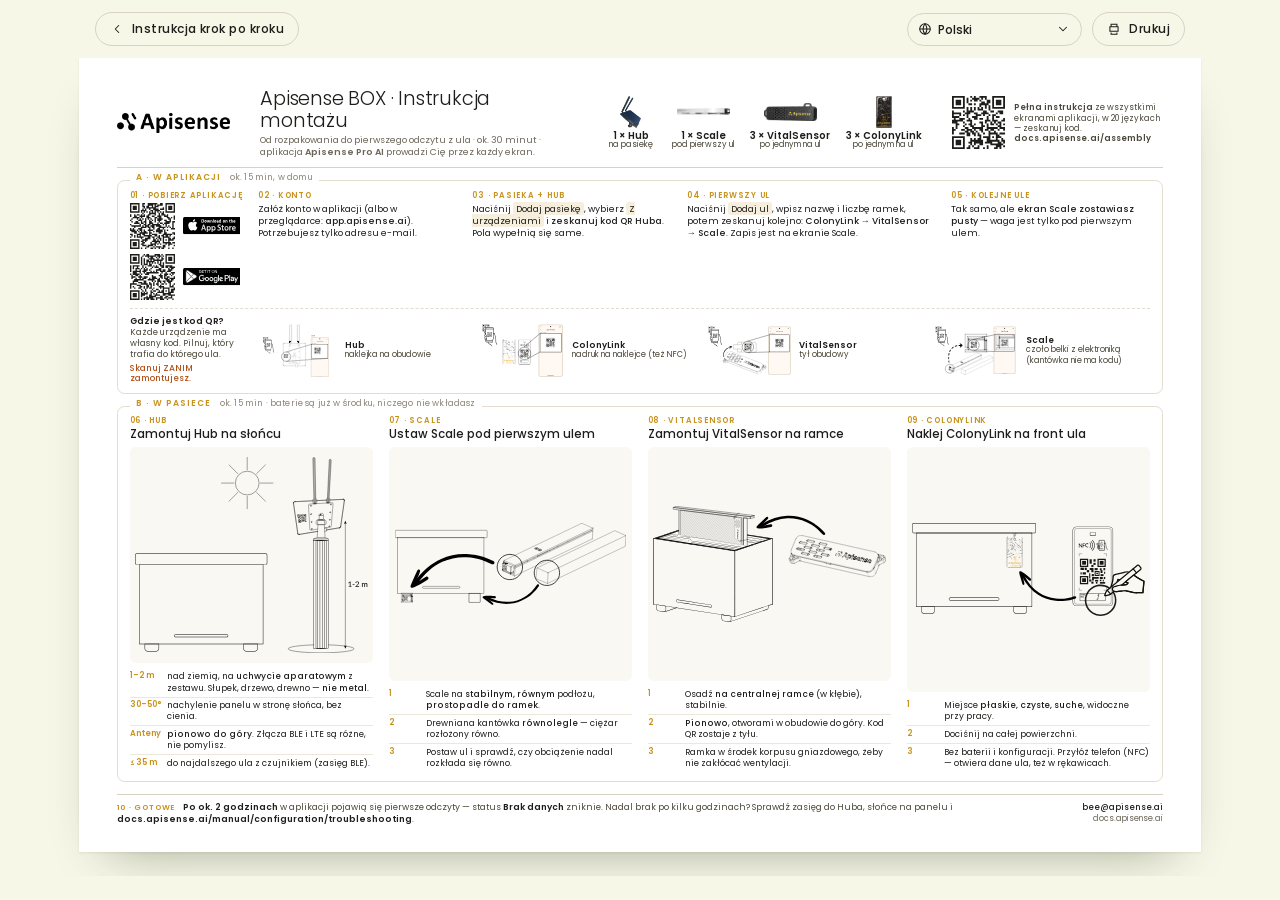
==== docs/assembly/short/index.html @ fcdae0cd "feat(assembly): instrukcja skrócona — jeden arkusz A4 do pudełka, 20 locale Wkładka drukowana do Api" ====
<!doctype html>
<html lang="pl" data-lang="pl" dir="ltr">
<head>
<meta charset="utf-8">
<meta name="viewport" content="width=device-width, initial-scale=1">
<title>Apisense BOX — Instrukcja skrócona</title>
<meta name="description" content="Jednostronicowa instrukcja montażu zestawu Apisense BOX — wersja do druku, 20 języków.">
<meta name="robots" content="noindex">
<link rel="icon" href="data:image/svg+xml,%3Csvg xmlns='http://www.w3.org/2000/svg' viewBox='0 0 32 32'%3E%3Crect width='32' height='32' rx='7' fill='%2321290e'/%3E%3Ccircle cx='11' cy='11' r='3.4' fill='%23d5bb51'/%3E%3Ccircle cx='21' cy='21' r='3.4' fill='%23d5bb51'/%3E%3Cpath d='M9 21 23 9' stroke='%23d5bb51' stroke-width='2.6' stroke-linecap='round'/%3E%3C/svg%3E">
<link rel="preconnect" href="https://fonts.googleapis.com">
<link rel="preconnect" href="https://fonts.gstatic.com" crossorigin>
<!-- Same three families as ../index.html, for the same reasons (dev-docs/adr/0003):
     Poppins has no Greek and no Arabic, so `el` falls through to Noto Sans and
     `ar` to Cairo. -->
<link href="https://fonts.googleapis.com/css2?family=Poppins:wght@300;400;500;600&display=swap" rel="stylesheet">
<link href="https://fonts.googleapis.com/css2?family=Noto+Sans:wght@300;400;500;600&display=swap" rel="stylesheet">
<link href="https://fonts.googleapis.com/css2?family=Cairo:wght@300;400;500;600&display=swap" rel="stylesheet">
<script>
  (function () {
    /* Locale, settled before first paint. Priority: ?lang= in the URL (the deck's
       button links here with the reader's current locale), then the key the deck
       stores — same origin, so a reader who switched language over there lands
       here in that language. No navigator.language fallback: tools/build_short_pdf.py
       presets data-lang on <html> and headless Chrome always reports en-US. */
    window.APISENSE_RTL = ['ar'];
    var KNOWN = ['pl', 'en', 'de', 'fr', 'es', 'it', 'no', 'tr', 'cs', 'sk', 'hu', 'hr', 'ro', 'fi', 'nl', 'sv', 'da', 'pt', 'el', 'ar'];
    var q = new URLSearchParams(location.search).get('lang');
    var l = KNOWN.indexOf(q) > -1 ? q : localStorage.getItem('apisense-asm-lang');
    if (KNOWN.indexOf(l) > -1) {
      document.documentElement.setAttribute('data-lang', l);
      document.documentElement.lang = l;
      document.documentElement.dir = APISENSE_RTL.indexOf(l) > -1 ? 'rtl' : 'ltr';
    }
  })();
</script>
<style>
/* Apisense BOX — quick guide. One A4 landscape sheet, printed as-is.
   Every size inside .sheet is in em so a long locale can be shrunk as a whole
   (see the [data-lang] overrides at the end) without touching the layout. */
:root {
  --paper: #f6f7e7; --ink: #1d1d1b; --ink-2: #4a4639; --ink-3: #6b6659; --ink-4: #8a8474;
  --rule: #d9d2c3; --rule-2: #e3ddcf; --rule-3: #ece7db;
  --amber-deep: #c8931c; --amber-soft: #f6efdd; --plate: #faf8f3; --warn: #b1521a;
}
* { box-sizing: border-box; }
html { -webkit-text-size-adjust: 100%; }
body { margin: 0; background: var(--paper); color: var(--ink);
  font-family: Poppins, 'Noto Sans', Cairo, 'Segoe UI', sans-serif; }
[data-lang="pl"] [lang]:not([lang="pl"]),
[data-lang="en"] [lang]:not([lang="en"]),
[data-lang="de"] [lang]:not([lang="de"]),
[data-lang="fr"] [lang]:not([lang="fr"]),
[data-lang="es"] [lang]:not([lang="es"]),
[data-lang="it"] [lang]:not([lang="it"]),
[data-lang="no"] [lang]:not([lang="no"]),
[data-lang="tr"] [lang]:not([lang="tr"]),
[data-lang="cs"] [lang]:not([lang="cs"]),
[data-lang="sk"] [lang]:not([lang="sk"]),
[data-lang="hu"] [lang]:not([lang="hu"]),
[data-lang="hr"] [lang]:not([lang="hr"]),
[data-lang="ro"] [lang]:not([lang="ro"]),
[data-lang="fi"] [lang]:not([lang="fi"]),
[data-lang="nl"] [lang]:not([lang="nl"]),
[data-lang="sv"] [lang]:not([lang="sv"]),
[data-lang="da"] [lang]:not([lang="da"]),
[data-lang="pt"] [lang]:not([lang="pt"]),
[data-lang="el"] [lang]:not([lang="el"]),
[data-lang="ar"] [lang]:not([lang="ar"]) { display: none; }

/* ── chrome (screen only) ─────────────────────────────────────── */
.bar { display: flex; align-items: center; gap: 10px; flex-wrap: wrap; padding: 12px 16px;
  max-width: 297mm; margin: 0 auto; }
.bar .grow { flex: 1; }
.btn { font: inherit; font-size: 12px; font-weight: 500; letter-spacing: .04em; color: var(--ink);
  background: transparent; border: 1px solid var(--rule); border-radius: 999px; padding: 7px 14px;
  cursor: pointer; display: inline-flex; align-items: center; gap: 8px; text-decoration: none; }
.btn:hover { border-color: var(--ink); background: var(--amber-soft); }
.btn svg { width: 14px; height: 14px; fill: none; stroke: currentColor; stroke-width: 1.8; }
.lang-select { position: relative; padding-block: 5px; padding-inline: 10px 11px; gap: 6px; }
.lang-select select { font: inherit; font-size: 12px; font-weight: 500; color: var(--ink);
  background: transparent; border: 0; padding: 2px 0; cursor: pointer; appearance: none; }
.lang-select option { color: #21290e; background: #fff; }

/* ── the sheet ─────────────────────────────────────────────────── */
.stage { padding: 0 16px 24px; overflow-x: auto; }
.sheet { width: 297mm; height: 210mm; margin: 0 auto; background: #fff; color: var(--ink);
  box-shadow: 0 1px 2px rgba(33,41,14,.08), 0 24px 50px -30px rgba(33,41,14,.45);
  font-size: 6.8pt; line-height: 1.3; transform-origin: top left; }
.page { width: 297mm; height: 210mm; padding: 8mm 10mm 7mm; display: grid;
  grid-template-rows: auto auto 1fr auto; row-gap: 3.2mm; overflow: hidden; }
b { font-weight: 600; }
em { font-style: normal; background: var(--amber-soft); padding: 0 .8mm; border-radius: .6mm; }

.hd { display: grid; grid-template-columns: auto 1fr auto auto; align-items: center; column-gap: 8mm;
  border-bottom: .5pt solid var(--rule); padding-bottom: 2.5mm; }
.hd .logo { width: 30mm; height: auto; }
.hd h1 { font-size: 2.143em; font-weight: 300; margin: 0; letter-spacing: -.01em; line-height: 1.1; }
.hd h1 b { font-weight: 500; }
.hd .sub { font-size: 1em; color: var(--ink-3); margin-top: .8mm; }
.kit { display: flex; gap: 4mm; align-items: center; }
.kit > div { text-align: center; font-size: .886em; color: var(--ink-2); line-height: 1.1; }
.kit img { height: 8.5mm; width: 14mm; display: block; margin: 0 auto .8mm; object-fit: contain; }
.kit b { display: block; font-size: 1.21em; color: var(--ink); }
.full { display: flex; align-items: center; gap: 2.5mm; font-size: .914em; color: var(--ink-2);
  line-height: 1.25; max-width: 56mm; }
.full .qr { width: 14mm; height: 14mm; flex: none; }
.full > div { min-width: 0; }
.hd > div:nth-child(2) { min-width: 0; }

.band { border: .5pt solid var(--rule-2); border-radius: 2mm; padding: 2.6mm 3.2mm 2.4mm; position: relative; }
.band > h2 { position: absolute; top: -2.4mm; inset-inline-start: 3.2mm; background: #fff; padding: 0 1.6mm;
  margin: 0; font-size: .943em; font-weight: 600; letter-spacing: .12em; text-transform: uppercase;
  color: var(--amber-deep); white-space: nowrap; }
.band > h2 small { font-weight: 400; letter-spacing: .02em; text-transform: none; color: var(--ink-4);
  margin-inline-start: 1.5mm; font-size: 1em; }

.app { display: grid; grid-template-columns: auto 1fr 1fr 1.25fr 1fr; column-gap: 4mm; align-items: start; }
.step { font-size: 1em; line-height: 1.3; }
.step .n { font-size: .857em; font-weight: 600; color: var(--amber-deep); letter-spacing: .1em;
  display: block; margin-bottom: .6mm; text-transform: uppercase; }
.step b { font-weight: 500; }
.store { display: flex; align-items: center; gap: 2mm; margin-bottom: 1.5mm; }
.store:last-child { margin-bottom: 0; }
.store .q { width: 12mm; height: 12mm; }
.store .b { height: 5.2mm; }

.qrrow { display: grid; grid-template-columns: auto repeat(4, 1fr); column-gap: 3mm; align-items: center;
  margin-top: 2.2mm; padding-top: 2mm; border-top: .4pt dashed var(--rule-2); }
.qrrow .lab { font-size: .943em; line-height: 1.25; color: var(--ink-2); width: 30mm; }
.qrrow .lab b { display: block; color: var(--ink); font-weight: 600; font-size: 1.03em; }
.qrrow .lab .warn { display: block; margin-top: .8mm; color: var(--warn); font-weight: 500; }
.qrc { display: flex; gap: 2mm; align-items: center; font-size: .886em; line-height: 1.25; color: var(--ink-2); }
.qrc img { height: 14mm; width: 22mm; object-fit: contain; flex: none; }
.qrc b { display: block; font-weight: 600; color: var(--ink); font-size: 1.065em; }

.mount { display: grid; grid-template-columns: repeat(4, 1fr); column-gap: 4mm; height: 100%; }
.col { display: grid; grid-template-rows: auto 1fr auto; row-gap: 1.5mm; min-height: 0; }
.col h3 { margin: 0; font-size: 1.286em; font-weight: 500; line-height: 1.15; }
.col h3 .n { display: block; font-size: .667em; font-weight: 600; letter-spacing: .1em; color: var(--amber-deep);
  margin-bottom: .6mm; text-transform: uppercase; }
.col figure { margin: 0; min-height: 0; display: grid; place-items: center; background: var(--plate);
  border-radius: 1.5mm; padding: 1.5mm; }
.col figure img { max-width: 100%; max-height: 100%; object-fit: contain; }
.col ol { margin: 0; padding: 0; list-style: none; font-size: .957em; line-height: 1.3; }
.col li { display: grid; grid-template-columns: minmax(8.5mm, max-content) 1fr; column-gap: 1.5mm; padding: .7mm 0;
  border-top: .35pt solid var(--rule-3); }
.col li:first-child { border-top: 0; }
.col li i { font-style: normal; font-weight: 600; color: var(--amber-deep); font-size: .925em; letter-spacing: .02em; }
.col li b { font-weight: 500; }

.ft { display: grid; grid-template-columns: 1fr auto; align-items: center; column-gap: 6mm;
  border-top: .5pt solid var(--rule); padding-top: 2mm; font-size: .971em; line-height: 1.3; color: var(--ink-2); }
.ft b { color: var(--ink); font-weight: 600; }
.ft .n { font-size: .882em; font-weight: 600; color: var(--amber-deep); letter-spacing: .1em; margin-inline-end: 2mm;
  text-transform: uppercase; }
.ft .r { font-size: .912em; text-align: end; color: var(--ink-3); }
.ft .r b { font-weight: 500; color: var(--ink); }

/* Long locales: the sheet shrinks as a whole. Each step below is the largest size
   at which that locale's content still fits (measured with tools/build_short_pdf.py
   --check, which reports any box its content overflows); the figures absorb the
   slack, the text never clips. Re-measure after any wording change. */
[data-lang="it"] .sheet, [data-lang="ro"] .sheet, [data-lang="sv"] .sheet, [data-lang="pt"] .sheet { font-size: 6.6pt; }
[data-lang="de"] .sheet, [data-lang="fr"] .sheet, [data-lang="es"] .sheet, [data-lang="hu"] .sheet, [data-lang="fi"] .sheet { font-size: 6.4pt; }
[data-lang="el"] .sheet { font-size: 6.2pt; }

@media print {
  @page { size: A4 landscape; margin: 0; }
  body { background: #fff; }
  .bar { display: none; }
  .stage { padding: 0; overflow: visible; }
  .sheet { margin: 0; box-shadow: none; transform: none !important; }
  * { -webkit-print-color-adjust: exact; print-color-adjust: exact; }
}
</style>
</head>
<body>

<div class="bar">
  <a class="btn" href="../">
    <svg viewBox="0 0 24 24" stroke-linecap="round" stroke-linejoin="round" aria-hidden="true"><path d="m15 6-6 6 6 6"/></svg>
    <span><span lang="pl">Instrukcja krok po kroku</span><span lang="en">Step-by-step guide</span><span lang="de">Schritt-für-Schritt-Anleitung</span><span lang="fr">Guide pas à pas</span><span lang="es">Guía paso a paso</span><span lang="it">Guida passo passo</span><span lang="no">Trinnvis veiledning</span><span lang="tr">Adım adım kılavuz</span><span lang="cs">Návod krok za krokem</span><span lang="sk">Návod krok za krokom</span><span lang="hu">Lépésenkénti útmutató</span><span lang="hr">Upute korak po korak</span><span lang="ro">Ghid pas cu pas</span><span lang="fi">Vaiheittainen ohje</span><span lang="nl">Stapsgewijze handleiding</span><span lang="sv">Steg-för-steg-guide</span><span lang="da">Trin-for-trin-vejledning</span><span lang="pt">Guia passo a passo</span><span lang="el">Οδηγός βήμα προς βήμα</span><span lang="ar">دليل خطوة بخطوة</span></span>
  </a>
  <span class="grow"></span>
  <div class="lang-select btn">
    <svg viewBox="0 0 24 24" stroke-linecap="round" stroke-linejoin="round" aria-hidden="true"><circle cx="12" cy="12" r="9"/><path d="M3 12h18M12 3a15 15 0 0 1 0 18a15 15 0 0 1 0-18"/></svg>
    <select id="lang-select" aria-label="Język / Language"><option value="cs">Čeština</option><option value="da">Dansk</option><option value="de">Deutsch</option><option value="en">English</option><option value="es">Español</option><option value="fr">Français</option><option value="hr">Hrvatski</option><option value="it">Italiano</option><option value="hu">Magyar</option><option value="nl">Nederlands</option><option value="no">Norsk</option><option value="pl">Polski</option><option value="pt">Português (Brasil)</option><option value="ro">Română</option><option value="sk">Slovenčina</option><option value="fi">Suomi</option><option value="sv">Svenska</option><option value="tr">Türkçe</option><option value="el">Ελληνικά</option><option value="ar">العربية</option></select>
    <svg viewBox="0 0 24 24" stroke-linecap="round" stroke-linejoin="round" aria-hidden="true"><path d="m6 9 6 6 6-6"/></svg>
  </div>
  <button type="button" class="btn" id="print">
    <svg viewBox="0 0 24 24" aria-hidden="true"><path d="M7 8V4h10v4M7 18v3h10v-3M5 8h14v8H5zM17 12h.01"/></svg>
    <span><span lang="pl">Drukuj</span><span lang="en">Print</span><span lang="de">Drucken</span><span lang="fr">Imprimer</span><span lang="es">Imprimir</span><span lang="it">Stampa</span><span lang="no">Skriv ut</span><span lang="tr">Yazdır</span><span lang="cs">Tisk</span><span lang="sk">Tlačiť</span><span lang="hu">Nyomtatás</span><span lang="hr">Ispis</span><span lang="ro">Tipărire</span><span lang="fi">Tulosta</span><span lang="nl">Afdrukken</span><span lang="sv">Skriv ut</span><span lang="da">Udskriv</span><span lang="pt">Imprimir</span><span lang="el">Εκτύπωση</span><span lang="ar">طباعة</span></span>
  </button>
</div>

<div class="stage"><div class="sheet" id="sheet"><div class="page">

<div class="hd">
  <img class="logo" src="../figs/apisense-logo.webp" alt="Apisense" width="742" height="132">
  <div>
    <h1><span lang="pl">Apisense BOX · Instrukcja montażu</span><span lang="en">Apisense BOX · Assembly instruction</span><span lang="de">Apisense BOX · Montageanleitung</span><span lang="fr">Apisense BOX · Guide de montage</span><span lang="es">Apisense BOX · Guía de montaje</span><span lang="it">Apisense BOX · Istruzioni di montaggio</span><span lang="no">Apisense BOX · Monteringsanvisning</span><span lang="tr">Apisense BOX · Montaj kılavuzu</span><span lang="cs">Apisense BOX · Návod k montáži</span><span lang="sk">Apisense BOX · Návod na montáž</span><span lang="hu">Apisense BOX · Szerelési útmutató</span><span lang="hr">Apisense BOX · Upute za montažu</span><span lang="ro">Apisense BOX · Instrucțiuni de montaj</span><span lang="fi">Apisense BOX · Asennusohje</span><span lang="nl">Apisense BOX · Montagehandleiding</span><span lang="sv">Apisense BOX · Monteringsanvisning</span><span lang="da">Apisense BOX · Monteringsvejledning</span><span lang="pt">Apisense BOX · Guia de montagem</span><span lang="el">Apisense BOX · Οδηγίες συναρμολόγησης</span><span lang="ar">Apisense BOX · دليل التركيب</span></h1>
    <div class="sub"><span lang="pl">Od rozpakowania do pierwszego odczytu z ula · ok. 30 minut · aplikacja <b>Apisense Pro AI</b> prowadzi Cię przez każdy ekran.</span><span lang="en">From unboxing to the first reading from the hive · about 30 minutes · the <b>Apisense Pro AI</b> app walks you through every screen.</span><span lang="de">Vom Auspacken bis zum ersten Messwert aus dem Stock · ca. 30 Minuten · die App <b>Apisense Pro AI</b> führt dich durch jeden Bildschirm.</span><span lang="fr">Du déballage à la première mesure de la ruche · environ 30 minutes · l'application <b>Apisense Pro AI</b> vous guide à chaque écran.</span><span lang="es">Del desembalaje a la primera lectura de la colmena · unos 30 minutos · la app <b>Apisense Pro AI</b> te guía en cada pantalla.</span><span lang="it">Dall'apertura della scatola alla prima lettura dall'arnia · circa 30 minuti · l'app <b>Apisense Pro AI</b> ti guida in ogni schermata.</span><span lang="no">Fra utpakking til første måling fra bikuben · ca. 30 minutter · appen <b>Apisense Pro AI</b> leder deg gjennom hvert skjermbilde.</span><span lang="tr">Kutuyu açmaktan kovandan ilk ölçüme · yaklaşık 30 dakika · <b>Apisense Pro AI</b> uygulaması her ekranda size yol gösterir.</span><span lang="cs">Od rozbalení k prvnímu odečtu z úlu · cca 30 minut · aplikace <b>Apisense Pro AI</b> vás provede každou obrazovkou.</span><span lang="sk">Od rozbalenia k prvému odčítaniu z úľa · cca 30 minút · aplikácia <b>Apisense Pro AI</b> ťa prevedie každou obrazovkou.</span><span lang="hu">A kicsomagolástól az első kaptáradatig · kb. 30 perc · az <b>Apisense Pro AI</b> alkalmazás minden képernyőn végigvezet.</span><span lang="hr">Od raspakiravanja do prvog očitanja iz košnice · oko 30 minuta · aplikacija <b>Apisense Pro AI</b> vodi vas kroz svaki zaslon.</span><span lang="ro">De la despachetare la prima citire din stup · cca. 30 de minute · aplicația <b>Apisense Pro AI</b> vă ghidează pe fiecare ecran.</span><span lang="fi">Pakkauksen avaamisesta ensimmäiseen lukemaan pesästä · noin 30 minuuttia · <b>Apisense Pro AI</b> -sovellus opastaa joka näytöllä.</span><span lang="nl">Van uitpakken tot de eerste meting uit de kast · ca. 30 minuten · de app <b>Apisense Pro AI</b> leidt je door elk scherm.</span><span lang="sv">Från uppackning till första mätvärdet från bikupan · ca 30 minuter · appen <b>Apisense Pro AI</b> guidar dig genom varje skärm.</span><span lang="da">Fra udpakning til første måling fra bistadet · ca. 30 minutter · appen <b>Apisense Pro AI</b> guider dig gennem hvert skærmbillede.</span><span lang="pt">Da abertura da caixa à primeira leitura da colmeia · cerca de 30 minutos · o aplicativo <b>Apisense Pro AI</b> orienta você em cada tela.</span><span lang="el">Από το άνοιγμα της συσκευασίας έως την πρώτη μέτρηση από την κυψέλη · περίπου 30 λεπτά · η εφαρμογή <b>Apisense Pro AI</b> σας καθοδηγεί σε κάθε οθόνη.</span><span lang="ar">من فتح العلبة إلى أول قراءة من الخلية · نحو 30 دقيقة · تطبيق <b>Apisense Pro AI</b> يرشدك في كل شاشة.</span></div>
  </div>
  <div class="kit">
    <div><img src="../figs/dev-hub.webp" alt=""><b>1 × Hub</b><span lang="pl">na pasiekę</span><span lang="en">per apiary</span><span lang="de">pro Bienenstand</span><span lang="fr">par rucher</span><span lang="es">por colmenar</span><span lang="it">per apiario</span><span lang="no">per bigård</span><span lang="tr">arılık başına</span><span lang="cs">na včelnici</span><span lang="sk">na včelnicu</span><span lang="hu">méhesenként</span><span lang="hr">po pčelinjaku</span><span lang="ro">per stupină</span><span lang="fi">tarhaa kohti</span><span lang="nl">per bijenstand</span><span lang="sv">per bigård</span><span lang="da">pr. bigård</span><span lang="pt">por apiário</span><span lang="el">ανά μελισσοκομείο</span><span lang="ar">لكل منحل</span></div>
    <div><img src="../figs/kt-scale.webp" alt=""><b>1 × Scale</b><span lang="pl">pod pierwszy ul</span><span lang="en">under the first hive</span><span lang="de">unter dem ersten Stock</span><span lang="fr">sous la première ruche</span><span lang="es">bajo la primera colmena</span><span lang="it">sotto la prima arnia</span><span lang="no">under første bikube</span><span lang="tr">ilk kovanın altına</span><span lang="cs">pod první úl</span><span lang="sk">pod prvý úľ</span><span lang="hu">az első kaptár alá</span><span lang="hr">pod prvu košnicu</span><span lang="ro">sub primul stup</span><span lang="fi">ensimmäisen pesän alle</span><span lang="nl">onder de eerste kast</span><span lang="sv">under första bikupan</span><span lang="da">under første bistade</span><span lang="pt">sob a primeira colmeia</span><span lang="el">κάτω από την πρώτη κυψέλη</span><span lang="ar">تحت الخلية الأولى</span></div>
    <div><img src="../figs/kt-vitalsensor.webp" alt=""><b>3 × VitalSensor</b><span lang="pl">po jednym na ul</span><span lang="en">one per hive</span><span lang="de">je einer pro Stock</span><span lang="fr">un par ruche</span><span lang="es">uno por colmena</span><span lang="it">uno per arnia</span><span lang="no">én per bikube</span><span lang="tr">kovan başına bir</span><span lang="cs">jeden na úl</span><span lang="sk">jeden na úľ</span><span lang="hu">kaptáronként egy</span><span lang="hr">po jedan na košnicu</span><span lang="ro">câte unul per stup</span><span lang="fi">yksi pesää kohti</span><span lang="nl">één per kast</span><span lang="sv">en per bikupa</span><span lang="da">én pr. bistade</span><span lang="pt">um por colmeia</span><span lang="el">ένα ανά κυψέλη</span><span lang="ar">واحد لكل خلية</span></div>
    <div><img src="../figs/kt-colonylink.webp" alt=""><b>3 × ColonyLink</b><span lang="pl">po jednym na ul</span><span lang="en">one per hive</span><span lang="de">je einer pro Stock</span><span lang="fr">un par ruche</span><span lang="es">uno por colmena</span><span lang="it">uno per arnia</span><span lang="no">én per bikube</span><span lang="tr">kovan başına bir</span><span lang="cs">jeden na úl</span><span lang="sk">jeden na úľ</span><span lang="hu">kaptáronként egy</span><span lang="hr">po jedan na košnicu</span><span lang="ro">câte unul per stup</span><span lang="fi">yksi pesää kohti</span><span lang="nl">één per kast</span><span lang="sv">en per bikupa</span><span lang="da">én pr. bistade</span><span lang="pt">um por colmeia</span><span lang="el">ένα ανά κυψέλη</span><span lang="ar">واحد لكل خلية</span></div>
  </div>
  <div class="full">
    <img class="qr" src="../figs/qr-docs-assembly.svg" alt="QR: docs.apisense.ai/assembly">
    <div><span lang="pl"><b>Pełna instrukcja</b> ze wszystkimi ekranami aplikacji, w 20 językach — zeskanuj kod.</span><span lang="en"><b>Full guide</b> with every app screen, in 20 languages — scan the code.</span><span lang="de"><b>Vollständige Anleitung</b> mit allen App-Bildschirmen, in 20 Sprachen — Code scannen.</span><span lang="fr"><b>Guide complet</b> avec tous les écrans de l'application, en 20 langues : scannez le code.</span><span lang="es"><b>Guía completa</b> con todas las pantallas de la app, en 20 idiomas: escanea el código.</span><span lang="it"><b>Guida completa</b> con tutte le schermate dell'app, in 20 lingue: scansiona il codice.</span><span lang="no"><b>Fullstendig veiledning</b> med alle skjermbildene i appen, på 20 språk — skann koden.</span><span lang="tr">Tüm uygulama ekranlarıyla <b>tam kılavuz</b>, 20 dilde — kodu tarayın.</span><span lang="cs"><b>Celý návod</b> se všemi obrazovkami aplikace, ve 20 jazycích — naskenujte kód.</span><span lang="sk"><b>Kompletný návod</b> so všetkými obrazovkami aplikácie, v 20 jazykoch — naskenuj kód.</span><span lang="hu"><b>Teljes útmutató</b> az alkalmazás összes képernyőjével, 20 nyelven — olvasd be a kódot.</span><span lang="hr"><b>Cjelovite upute</b> sa svim zaslonima aplikacije, na 20 jezika — skenirajte kod.</span><span lang="ro"><b>Ghid complet</b> cu toate ecranele aplicației, în 20 de limbi — scanați codul.</span><span lang="fi"><b>Koko ohje</b> kaikkine sovelluksen näyttöineen, 20 kielellä — skannaa koodi.</span><span lang="nl"><b>Volledige handleiding</b> met alle app-schermen, in 20 talen — scan de code.</span><span lang="sv"><b>Fullständig guide</b> med alla appens skärmar, på 20 språk — skanna koden.</span><span lang="da"><b>Komplet vejledning</b> med alle appens skærmbilleder, på 20 sprog — scan koden.</span><span lang="pt"><b>Guia completo</b> com todas as telas do aplicativo, em 20 idiomas — escaneie o código.</span><span lang="el"><b>Πλήρεις οδηγίες</b> με όλες τις οθόνες της εφαρμογής, σε 20 γλώσσες — σαρώστε τον κωδικό.</span><span lang="ar"><b>الدليل الكامل</b> مع جميع شاشات التطبيق، بعشرين لغة — امسح الرمز.</span><br><b>docs.apisense.ai/assembly</b></div>
  </div>
</div>

<div class="band">
  <h2>A · <span lang="pl">W aplikacji</span><span lang="en">In the app</span><span lang="de">In der App</span><span lang="fr">Dans l'application</span><span lang="es">En la app</span><span lang="it">Nell'app</span><span lang="no">I appen</span><span lang="tr">Uygulamada</span><span lang="cs">V aplikaci</span><span lang="sk">V aplikácii</span><span lang="hu">Az alkalmazásban</span><span lang="hr">U aplikaciji</span><span lang="ro">În aplicație</span><span lang="fi">Sovelluksessa</span><span lang="nl">In de app</span><span lang="sv">I appen</span><span lang="da">I appen</span><span lang="pt">No aplicativo</span><span lang="el">Στην εφαρμογή</span><span lang="ar">في التطبيق</span> <small><span lang="pl">ok. 15 min, w domu</span><span lang="en">about 15 min, at home</span><span lang="de">ca. 15 Min., zu Hause</span><span lang="fr">environ 15 min, à la maison</span><span lang="es">unos 15 min, en casa</span><span lang="it">circa 15 min, a casa</span><span lang="no">ca. 15 min, hjemme</span><span lang="tr">yaklaşık 15 dk, evde</span><span lang="cs">cca 15 min, doma</span><span lang="sk">cca 15 min, doma</span><span lang="hu">kb. 15 perc, otthon</span><span lang="hr">oko 15 min, kod kuće</span><span lang="ro">cca. 15 min, acasă</span><span lang="fi">noin 15 min, kotona</span><span lang="nl">ca. 15 min, thuis</span><span lang="sv">ca 15 min, hemma</span><span lang="da">ca. 15 min, hjemme</span><span lang="pt">cerca de 15 min, em casa</span><span lang="el">περίπου 15 λεπτά, στο σπίτι</span><span lang="ar">نحو 15 دقيقة، في المنزل</span></small></h2>
  <div class="app">
    <div class="step">
      <span class="n">01 · <span lang="pl">Pobierz aplikację</span><span lang="en">Download the app</span><span lang="de">App herunterladen</span><span lang="fr">Téléchargez l'application</span><span lang="es">Descarga la aplicación</span><span lang="it">Scarica l'app</span><span lang="no">Last ned appen</span><span lang="tr">Uygulamayı indirin</span><span lang="cs">Stáhněte si aplikaci</span><span lang="sk">Stiahni aplikáciu</span><span lang="hu">Töltsd le az alkalmazást</span><span lang="hr">Preuzmite aplikaciju</span><span lang="ro">Descărcați aplicația</span><span lang="fi">Lataa sovellus</span><span lang="nl">Download de app</span><span lang="sv">Ladda ner appen</span><span lang="da">Hent appen</span><span lang="pt">Baixe o aplicativo</span><span lang="el">Κατεβάστε την εφαρμογή</span><span lang="ar">نزّل التطبيق</span></span>
      <div class="store"><img class="q" src="../figs/qr-appstore.svg" alt="QR: App Store"><img class="b" src="../figs/badge-appstore.svg" alt="App Store"></div>
      <div class="store"><img class="q" src="../figs/qr-googleplay.svg" alt="QR: Google Play"><img class="b" src="../figs/badge-googleplay.svg" alt="Google Play"></div>
    </div>
    <div class="step"><span class="n">02 · <span lang="pl">Konto</span><span lang="en">Account</span><span lang="de">Konto</span><span lang="fr">Compte</span><span lang="es">Cuenta</span><span lang="it">Account</span><span lang="no">Konto</span><span lang="tr">Hesap</span><span lang="cs">Účet</span><span lang="sk">Konto</span><span lang="hu">Fiók</span><span lang="hr">Račun</span><span lang="ro">Cont</span><span lang="fi">Tili</span><span lang="nl">Account</span><span lang="sv">Konto</span><span lang="da">Konto</span><span lang="pt">Conta</span><span lang="el">Λογαριασμός</span><span lang="ar">الحساب</span></span><span lang="pl">Załóż konto w aplikacji (albo w przeglądarce: <b>app.apisense.ai</b>). Potrzebujesz tylko adresu e-mail.</span><span lang="en">Create an account in the app (or in a browser: <b>app.apisense.ai</b>). All you need is an e-mail address.</span><span lang="de">Erstelle ein Konto in der App (oder im Browser: <b>app.apisense.ai</b>). Du brauchst nur eine E-Mail-Adresse.</span><span lang="fr">Créez un compte dans l'application (ou dans le navigateur : <b>app.apisense.ai</b>). Une adresse e-mail suffit.</span><span lang="es">Crea una cuenta en la app (o en el navegador: <b>app.apisense.ai</b>). Solo necesitas un correo electrónico.</span><span lang="it">Crea un account nell'app (o nel browser: <b>app.apisense.ai</b>). Basta un indirizzo e-mail.</span><span lang="no">Opprett en konto i appen (eller i nettleseren: <b>app.apisense.ai</b>). Du trenger bare en e-postadresse.</span><span lang="tr">Uygulamada (veya tarayıcıda: <b>app.apisense.ai</b>) bir hesap oluşturun. Yalnızca bir e-posta adresi yeterlidir.</span><span lang="cs">Vytvořte si účet v aplikaci (nebo v prohlížeči: <b>app.apisense.ai</b>). Stačí e-mailová adresa.</span><span lang="sk">Vytvor si konto v aplikácii (alebo v prehliadači: <b>app.apisense.ai</b>). Stačí e-mailová adresa.</span><span lang="hu">Hozz létre fiókot az alkalmazásban (vagy böngészőben: <b>app.apisense.ai</b>). Csak egy e-mail-cím kell hozzá.</span><span lang="hr">Izradite račun u aplikaciji (ili u pregledniku: <b>app.apisense.ai</b>). Dovoljna je e-mail adresa.</span><span lang="ro">Creați un cont în aplicație (sau în browser: <b>app.apisense.ai</b>). Aveți nevoie doar de o adresă de e-mail.</span><span lang="fi">Luo tili sovelluksessa (tai selaimessa: <b>app.apisense.ai</b>). Tarvitset vain sähköpostiosoitteen.</span><span lang="nl">Maak een account aan in de app (of in de browser: <b>app.apisense.ai</b>). Je hebt alleen een e-mailadres nodig.</span><span lang="sv">Skapa ett konto i appen (eller i webbläsaren: <b>app.apisense.ai</b>). Du behöver bara en e-postadress.</span><span lang="da">Opret en konto i appen (eller i browseren: <b>app.apisense.ai</b>). Du skal kun bruge en e-mailadresse.</span><span lang="pt">Crie uma conta no aplicativo (ou no navegador: <b>app.apisense.ai</b>). Você só precisa de um e-mail.</span><span lang="el">Δημιουργήστε λογαριασμό στην εφαρμογή (ή στον περιηγητή: <b>app.apisense.ai</b>). Αρκεί μια διεύθυνση e-mail.</span><span lang="ar">أنشئ حسابًا في التطبيق (أو في المتصفح: <b>app.apisense.ai</b>). لا تحتاج سوى عنوان بريد إلكتروني.</span></div>
    <div class="step"><span class="n">03 · <span lang="pl">Pasieka + Hub</span><span lang="en">Apiary + Hub</span><span lang="de">Bienenstand + Hub</span><span lang="fr">Rucher + Hub</span><span lang="es">Colmenar + Hub</span><span lang="it">Apiario + Hub</span><span lang="no">Bigård + Hub</span><span lang="tr">Arılık + Hub</span><span lang="cs">Včelnice + Hub</span><span lang="sk">Včelnica + Hub</span><span lang="hu">Méhes + Hub</span><span lang="hr">Pčelinjak + Hub</span><span lang="ro">Stupină + Hub</span><span lang="fi">Tarha + Hub</span><span lang="nl">Bijenstand + Hub</span><span lang="sv">Bigård + Hub</span><span lang="da">Bigård + Hub</span><span lang="pt">Apiário + Hub</span><span lang="el">Μελισσοκομείο + Hub</span><span lang="ar">المنحل + Hub</span></span><span lang="pl">Naciśnij <em>Dodaj pasiekę</em>, wybierz <em>Z urządzeniami</em> i <b>zeskanuj kod QR Huba</b>. Pola wypełnią się same.</span><span lang="en">Tap <em>Add apiary</em>, choose <em>With devices</em> and <b>scan the Hub's QR code</b>. The fields fill in by themselves.</span><span lang="de">Tippe auf <em>Bienenstand anlegen</em>, wähle <em>Mit Geräten</em> und <b>scanne den QR-Code des Hubs</b>. Die Felder füllen sich von selbst.</span><span lang="fr">Appuyez sur <em>Ajoutez un rucher</em>, choisissez <em>Avec appareils</em> et <b>scannez le QR code du Hub</b>. Les champs se remplissent tout seuls.</span><span lang="es">Pulsa <em>Añade un colmenar</em>, elige <em>Con dispositivos</em> y <b>escanea el código QR del Hub</b>. Los campos se rellenan solos.</span><span lang="it">Tocca <em>Aggiungi un apiario</em>, scegli <em>Con dispositivi</em> e <b>scansiona il codice QR dell'Hub</b>. I campi si compilano da soli.</span><span lang="no">Trykk på <em>Legg til bigård</em>, velg <em>Med enheter</em> og <b>skann QR-koden til Hub</b>. Feltene fylles ut av seg selv.</span><span lang="tr"><em>Arılık ekleyin</em> öğesine dokunun, <em>Cihazlarla</em> seçeneğini seçin ve <b>Hub'ın QR kodunu tarayın</b>. Alanlar kendiliğinden dolar.</span><span lang="cs">Klepněte na <em>Přidejte včelnici</em>, zvolte <em>With devices</em> a <b>naskenujte QR kód Hubu</b>. Pole se vyplní sama.</span><span lang="sk">Stlač <em>Pridaj včelnicu</em>, vyber <em>With devices</em> a <b>naskenuj QR kód Hubu</b>. Polia sa vyplnia samy.</span><span lang="hu">Koppints a(z) <em>Adj hozzá méhest</em> gombra, válaszd a(z) <em>With devices</em> lehetőséget, és <b>olvasd be a Hub QR-kódját</b>. A mezők maguktól kitöltődnek.</span><span lang="hr">Dodirnite <em>Dodajte pčelinjak</em>, odaberite <em>With devices</em> i <b>skenirajte QR kod Huba</b>. Polja se popunjavaju sama.</span><span lang="ro">Apăsați <em>Adăugați o stupină</em>, alegeți <em>With devices</em> și <b>scanați codul QR al Hubului</b>. Câmpurile se completează singure.</span><span lang="fi">Napauta <em>Lisää mehiläistarha</em>, valitse <em>With devices</em> ja <b>skannaa Hubin QR-koodi</b>. Kentät täyttyvät itsestään.</span><span lang="nl">Tik op <em>Bijenstand toevoegen</em>, kies <em>With devices</em> en <b>scan de QR-code van de Hub</b>. De velden vullen zichzelf in.</span><span lang="sv">Tryck på <em>Lägg till bigård</em>, välj <em>With devices</em> och <b>skanna Hubbens QR-kod</b>. Fälten fylls i av sig själva.</span><span lang="da">Tryk på <em>Tilføj bigård</em>, vælg <em>With devices</em> og <b>scan Hubbens QR-kode</b>. Felterne udfyldes af sig selv.</span><span lang="pt">Toque em <em>Adicione um apiário</em>, escolha <em>With devices</em> e <b>escaneie o código QR do Hub</b>. Os campos se preenchem sozinhos.</span><span lang="el">Πατήστε <em>Προσθέστε μελισσοκομείο</em>, επιλέξτε <em>With devices</em> και <b>σαρώστε τον κωδικό QR του Hub</b>. Τα πεδία συμπληρώνονται μόνα τους.</span><span lang="ar">اضغط <em>أضف منحلًا</em>، واختر <em>With devices</em> ثم <b>امسح رمز QR الخاص بـHub</b>. تُملأ الحقول تلقائيًا.</span></div>
    <div class="step"><span class="n">04 · <span lang="pl">Pierwszy ul</span><span lang="en">First hive</span><span lang="de">Erster Stock</span><span lang="fr">Première ruche</span><span lang="es">Primera colmena</span><span lang="it">Prima arnia</span><span lang="no">Første bikube</span><span lang="tr">İlk kovan</span><span lang="cs">První úl</span><span lang="sk">Prvý úľ</span><span lang="hu">Első kaptár</span><span lang="hr">Prva košnica</span><span lang="ro">Primul stup</span><span lang="fi">Ensimmäinen pesä</span><span lang="nl">Eerste kast</span><span lang="sv">Första bikupan</span><span lang="da">Første bistade</span><span lang="pt">Primeira colmeia</span><span lang="el">Πρώτη κυψέλη</span><span lang="ar">الخلية الأولى</span></span><span lang="pl">Naciśnij <em>Dodaj ul</em>, wpisz nazwę i liczbę ramek, potem zeskanuj kolejno: <b>ColonyLink → VitalSensor → Scale</b>. Zapis jest na ekranie Scale.</span><span lang="en">Tap <em>Add Hive</em>, enter a name and the number of frames, then scan in order: <b>ColonyLink → VitalSensor → Scale</b>. Save is on the Scale screen.</span><span lang="de">Tippe auf <em>Bienenstock hinzufügen</em>, gib Namen und Rähmchenzahl ein und scanne der Reihe nach: <b>ColonyLink → VitalSensor → Scale</b>. Speichern geht auf dem Scale-Bildschirm.</span><span lang="fr">Appuyez sur <em>Ajouter une ruche</em>, saisissez le nom et le nombre de cadres, puis scannez dans l'ordre : <b>ColonyLink → VitalSensor → Scale</b>. L'enregistrement se fait sur l'écran Scale.</span><span lang="es">Pulsa <em>Añadir colmena</em>, escribe el nombre y el número de cuadros y escanea en orden: <b>ColonyLink → VitalSensor → Scale</b>. Se guarda en la pantalla Scale.</span><span lang="it">Tocca <em>Aggiungi arnia</em>, inserisci nome e numero di telaini, poi scansiona in ordine: <b>ColonyLink → VitalSensor → Scale</b>. Il salvataggio è nella schermata Scale.</span><span lang="no">Trykk på <em>Legg til bikube</em>, skriv inn navn og antall rammer, og skann i rekkefølge: <b>ColonyLink → VitalSensor → Scale</b>. Lagring skjer på Scale-skjermen.</span><span lang="tr"><em>Kovan Ekle</em> öğesine dokunun, adı ve çerçeve sayısını girin, ardından sırayla tarayın: <b>ColonyLink → VitalSensor → Scale</b>. Kayıt Scale ekranındadır.</span><span lang="cs">Klepněte na <em>Add Hive</em>, zadejte název a počet rámků, pak naskenujte postupně: <b>ColonyLink → VitalSensor → Scale</b>. Uložení je na obrazovce Scale.</span><span lang="sk">Stlač <em>Add Hive</em>, zadaj názov a počet rámikov, potom naskenuj postupne: <b>ColonyLink → VitalSensor → Scale</b>. Uloženie je na obrazovke Scale.</span><span lang="hu">Koppints a(z) <em>Add Hive</em> gombra, add meg a nevet és a keretek számát, majd olvasd be sorban: <b>ColonyLink → VitalSensor → Scale</b>. A mentés a Scale képernyőn van.</span><span lang="hr">Dodirnite <em>Add Hive</em>, upišite naziv i broj okvira, zatim skenirajte redom: <b>ColonyLink → VitalSensor → Scale</b>. Spremanje je na zaslonu Scale.</span><span lang="ro">Apăsați <em>Add Hive</em>, introduceți numele și numărul de rame, apoi scanați în ordine: <b>ColonyLink → VitalSensor → Scale</b>. Salvarea este pe ecranul Scale.</span><span lang="fi">Napauta <em>Add Hive</em>, anna nimi ja kehien määrä, skannaa sitten järjestyksessä: <b>ColonyLink → VitalSensor → Scale</b>. Tallennus on Scale-näytöllä.</span><span lang="nl">Tik op <em>Add Hive</em>, vul naam en aantal ramen in en scan op volgorde: <b>ColonyLink → VitalSensor → Scale</b>. Opslaan doe je op het Scale-scherm.</span><span lang="sv">Tryck på <em>Add Hive</em>, ange namn och antal ramar och skanna i ordning: <b>ColonyLink → VitalSensor → Scale</b>. Spara finns på Scale-skärmen.</span><span lang="da">Tryk på <em>Add Hive</em>, indtast navn og antal rammer, og scan i rækkefølge: <b>ColonyLink → VitalSensor → Scale</b>. Gem findes på Scale-skærmen.</span><span lang="pt">Toque em <em>Add Hive</em>, informe o nome e o número de quadros e escaneie em ordem: <b>ColonyLink → VitalSensor → Scale</b>. O salvamento fica na tela Scale.</span><span lang="el">Πατήστε <em>Add Hive</em>, δώστε όνομα και αριθμό πλαισίων και σαρώστε με τη σειρά: <b>ColonyLink → VitalSensor → Scale</b>. Η αποθήκευση γίνεται στην οθόνη Scale.</span><span lang="ar">اضغط <em>Add Hive</em>، وأدخل الاسم وعدد الإطارات، ثم امسح بالترتيب: <b>ColonyLink ثم VitalSensor ثم Scale</b>. الحفظ في شاشة Scale.</span></div>
    <div class="step"><span class="n">05 · <span lang="pl">Kolejne ule</span><span lang="en">More hives</span><span lang="de">Weitere Stöcke</span><span lang="fr">Ruches suivantes</span><span lang="es">Más colmenas</span><span lang="it">Altre arnie</span><span lang="no">Flere bikuber</span><span lang="tr">Diğer kovanlar</span><span lang="cs">Další úly</span><span lang="sk">Ďalšie úle</span><span lang="hu">További kaptárak</span><span lang="hr">Daljnje košnice</span><span lang="ro">Următorii stupi</span><span lang="fi">Seuraavat pesät</span><span lang="nl">Volgende kasten</span><span lang="sv">Fler bikupor</span><span lang="da">Flere bistader</span><span lang="pt">Próximas colmeias</span><span lang="el">Επόμενες κυψέλες</span><span lang="ar">الخلايا التالية</span></span><span lang="pl">Tak samo, ale <b>ekran Scale zostawiasz pusty</b> — waga jest tylko pod pierwszym ulem.</span><span lang="en">Same steps, but <b>leave the Scale screen empty</b> — the scale sits under the first hive only.</span><span lang="de">Genauso, aber <b>den Scale-Bildschirm leer lassen</b> — die Waage steht nur unter dem ersten Stock.</span><span lang="fr">Même procédure, mais <b>laissez l'écran Scale vide</b> : la balance n'est que sous la première ruche.</span><span lang="es">Igual, pero <b>deja vacía la pantalla Scale</b>: la báscula solo está bajo la primera colmena.</span><span lang="it">Stessa procedura, ma <b>lascia vuota la schermata Scale</b>: la bilancia è solo sotto la prima arnia.</span><span lang="no">Samme fremgangsmåte, men <b>la Scale-skjermen stå tom</b> — vekten står bare under den første bikuben.</span><span lang="tr">Aynı şekilde, ancak <b>Scale ekranını boş bırakın</b> — terazi yalnızca ilk kovanın altındadır.</span><span lang="cs">Stejně, ale <b>obrazovku Scale nechte prázdnou</b> — váha je jen pod prvním úlem.</span><span lang="sk">Rovnako, ale <b>obrazovku Scale nechaj prázdnu</b> — váha je len pod prvým úľom.</span><span lang="hu">Ugyanígy, de <b>a Scale képernyőt hagyd üresen</b> — mérleg csak az első kaptár alatt van.</span><span lang="hr">Isto, ali <b>zaslon Scale ostavite prazan</b> — vaga je samo pod prvom košnicom.</span><span lang="ro">La fel, dar <b>lăsați ecranul Scale gol</b> — cântarul este doar sub primul stup.</span><span lang="fi">Samoin, mutta <b>jätä Scale-näyttö tyhjäksi</b> — vaaka on vain ensimmäisen pesän alla.</span><span lang="nl">Hetzelfde, maar <b>laat het Scale-scherm leeg</b> — de weegschaal staat alleen onder de eerste kast.</span><span lang="sv">Samma sak, men <b>lämna Scale-skärmen tom</b> — vågen står bara under den första bikupan.</span><span lang="da">Det samme, men <b>lad Scale-skærmen stå tom</b> — vægten står kun under det første bistade.</span><span lang="pt">Mesmo processo, mas <b>deixe a tela Scale vazia</b> — a balança fica só sob a primeira colmeia.</span><span lang="el">Το ίδιο, αλλά <b>αφήστε την οθόνη Scale κενή</b> — η ζυγαριά βρίσκεται μόνο κάτω από την πρώτη κυψέλη.</span><span lang="ar">بالطريقة نفسها، لكن <b>اترك شاشة Scale فارغة</b> — الميزان تحت الخلية الأولى فقط.</span></div>
  </div>
  <div class="qrrow">
    <div class="lab"><b><span lang="pl">Gdzie jest kod QR?</span><span lang="en">Where is the QR code?</span><span lang="de">Wo ist der QR-Code?</span><span lang="fr">Où est le QR code ?</span><span lang="es">¿Dónde está el código QR?</span><span lang="it">Dov'è il codice QR?</span><span lang="no">Hvor er QR-koden?</span><span lang="tr">QR kodu nerede?</span><span lang="cs">Kde je QR kód?</span><span lang="sk">Kde je QR kód?</span><span lang="hu">Hol van a QR-kód?</span><span lang="hr">Gdje je QR kod?</span><span lang="ro">Unde este codul QR?</span><span lang="fi">Missä QR-koodi on?</span><span lang="nl">Waar zit de QR-code?</span><span lang="sv">Var sitter QR-koden?</span><span lang="da">Hvor sidder QR-koden?</span><span lang="pt">Onde está o código QR?</span><span lang="el">Πού είναι ο κωδικός QR;</span><span lang="ar">أين رمز QR؟</span></b><span lang="pl">Każde urządzenie ma własny kod. Pilnuj, który trafia do którego ula.</span><span lang="en">Each device has its own code. Keep track of which one goes into which hive.</span><span lang="de">Jedes Gerät hat einen eigenen Code. Behalte im Blick, welches in welchen Stock kommt.</span><span lang="fr">Chaque appareil a son propre code. Notez bien lequel va dans quelle ruche.</span><span lang="es">Cada dispositivo tiene su propio código. Controla cuál va a cada colmena.</span><span lang="it">Ogni dispositivo ha il proprio codice. Tieni nota di quale va in quale arnia.</span><span lang="no">Hver enhet har sin egen kode. Hold styr på hvilken som skal i hvilken bikube.</span><span lang="tr">Her cihazın kendi kodu vardır. Hangisinin hangi kovana gittiğini takip edin.</span><span lang="cs">Každé zařízení má vlastní kód. Hlídejte si, které patří do kterého úlu.</span><span lang="sk">Každé zariadenie má vlastný kód. Sleduj, ktoré ide do ktorého úľa.</span><span lang="hu">Minden eszköznek saját kódja van. Jegyezd meg, melyik melyik kaptárba kerül.</span><span lang="hr">Svaki uređaj ima vlastiti kod. Pazite koji ide u koju košnicu.</span><span lang="ro">Fiecare dispozitiv are propriul cod. Rețineți care ajunge în care stup.</span><span lang="fi">Jokaisella laitteella on oma koodinsa. Pidä kirjaa siitä, mikä tulee mihinkin pesään.</span><span lang="nl">Elk apparaat heeft een eigen code. Houd bij welke in welke kast komt.</span><span lang="sv">Varje enhet har sin egen kod. Håll reda på vilken som ska i vilken bikupa.</span><span lang="da">Hver enhed har sin egen kode. Hold styr på, hvilken der skal i hvilket bistade.</span><span lang="pt">Cada dispositivo tem seu próprio código. Anote qual vai em cada colmeia.</span><span lang="el">Κάθε συσκευή έχει τον δικό της κωδικό. Σημειώνετε ποια πηγαίνει σε ποια κυψέλη.</span><span lang="ar">لكل جهاز رمزه الخاص. تتبّع أيها يدخل في أي خلية.</span><span class="warn"><span lang="pl">Skanuj ZANIM zamontujesz.</span><span lang="en">Scan BEFORE you mount.</span><span lang="de">Scannen VOR der Montage.</span><span lang="fr">Scannez AVANT de monter.</span><span lang="es">Escanea ANTES de montar.</span><span lang="it">Scansiona PRIMA di montare.</span><span lang="no">Skann FØR du monterer.</span><span lang="tr">Monte etmeden ÖNCE tarayın.</span><span lang="cs">Skenujte PŘED montáží.</span><span lang="sk">Skenuj PRED montážou.</span><span lang="hu">Beolvasás a felszerelés ELŐTT.</span><span lang="hr">Skenirajte PRIJE montaže.</span><span lang="ro">Scanați ÎNAINTE de montare.</span><span lang="fi">Skannaa ENNEN asennusta.</span><span lang="nl">Scan VÓÓR het monteren.</span><span lang="sv">Skanna INNAN du monterar.</span><span lang="da">Scan FØR du monterer.</span><span lang="pt">Escaneie ANTES de montar.</span><span lang="el">Σαρώστε ΠΡΙΝ την τοποθέτηση.</span><span lang="ar">امسح قبل التركيب.</span></span></div>
    <div class="qrc"><img src="../figs/pdf-hub-qr.svg" alt=""><div><b>Hub</b><span lang="pl">naklejka na obudowie</span><span lang="en">sticker on the housing</span><span lang="de">Aufkleber am Gehäuse</span><span lang="fr">autocollant sur le boîtier</span><span lang="es">pegatina en la carcasa</span><span lang="it">adesivo sulla scocca</span><span lang="no">klistremerke på kabinettet</span><span lang="tr">gövdedeki etiket</span><span lang="cs">samolepka na pouzdru</span><span lang="sk">nálepka na kryte</span><span lang="hu">matrica a burkolaton</span><span lang="hr">naljepnica na kućištu</span><span lang="ro">autocolant pe carcasă</span><span lang="fi">tarra kotelossa</span><span lang="nl">sticker op de behuizing</span><span lang="sv">dekal på höljet</span><span lang="da">klistermærke på kabinettet</span><span lang="pt">adesivo na carcaça</span><span lang="el">αυτοκόλλητο στο περίβλημα</span><span lang="ar">ملصق على الهيكل</span></div></div>
    <div class="qrc"><img src="../figs/step04-colonylink-qr.svg" alt=""><div><b>ColonyLink</b><span lang="pl">nadruk na naklejce (też NFC)</span><span lang="en">printed on the sticker (NFC too)</span><span lang="de">auf den Aufkleber gedruckt (auch NFC)</span><span lang="fr">imprimé sur l'autocollant (NFC aussi)</span><span lang="es">impreso en la pegatina (también NFC)</span><span lang="it">stampato sull'adesivo (anche NFC)</span><span lang="no">trykt på klistremerket (også NFC)</span><span lang="tr">etiket üzerine basılı (NFC de var)</span><span lang="cs">natištěno na samolepce (i NFC)</span><span lang="sk">natlačené na nálepke (aj NFC)</span><span lang="hu">a matricára nyomtatva (NFC is)</span><span lang="hr">otisnuto na naljepnici (i NFC)</span><span lang="ro">imprimat pe autocolant (și NFC)</span><span lang="fi">painettu tarraan (myös NFC)</span><span lang="nl">gedrukt op de sticker (ook NFC)</span><span lang="sv">tryckt på dekalen (även NFC)</span><span lang="da">trykt på klistermærket (også NFC)</span><span lang="pt">impresso no adesivo (NFC também)</span><span lang="el">τυπωμένο στο αυτοκόλλητο (και NFC)</span><span lang="ar">مطبوع على الملصق (وNFC أيضًا)</span></div></div>
    <div class="qrc"><img src="../figs/pdf-vitalsensor-qr.svg" alt=""><div><b>VitalSensor</b><span lang="pl">tył obudowy</span><span lang="en">back of the housing</span><span lang="de">Rückseite des Gehäuses</span><span lang="fr">dos du boîtier</span><span lang="es">parte trasera de la carcasa</span><span lang="it">retro della scocca</span><span lang="no">baksiden av kabinettet</span><span lang="tr">gövdenin arka yüzü</span><span lang="cs">zadní strana pouzdra</span><span lang="sk">zadná strana krytu</span><span lang="hu">a burkolat hátoldala</span><span lang="hr">stražnja strana kućišta</span><span lang="ro">spatele carcasei</span><span lang="fi">kotelon takapuoli</span><span lang="nl">achterkant van de behuizing</span><span lang="sv">höljets baksida</span><span lang="da">bagsiden af kabinettet</span><span lang="pt">parte de trás da carcaça</span><span lang="el">πίσω πλευρά του περιβλήματος</span><span lang="ar">الجهة الخلفية من الهيكل</span></div></div>
    <div class="qrc"><img src="../figs/pdf-scale-qr.svg" alt=""><div><b>Scale</b><span lang="pl">czoło belki z elektroniką (kantówka nie ma kodu)</span><span lang="en">front of the electronics beam (the wooden bar has no code)</span><span lang="de">Stirnseite des Elektronik-Balkens (die Holzleiste hat keinen Code)</span><span lang="fr">face avant de la barre électronique (la barre en bois n'a pas de code)</span><span lang="es">frente de la barra con la electrónica (el listón de madera no tiene código)</span><span lang="it">fronte della barra con l'elettronica (il listello di legno non ha codice)</span><span lang="no">fronten på bjelken med elektronikk (trelisten har ingen kode)</span><span lang="tr">elektronikli kirişin ön yüzü (ahşap latada kod yok)</span><span lang="cs">čelo lišty s elektronikou (dřevěný hranol kód nemá)</span><span lang="sk">čelo lišty s elektronikou (drevený hranol kód nemá)</span><span lang="hu">az elektronikás gerenda homloklapja (a falécen nincs kód)</span><span lang="hr">čelo grede s elektronikom (drvena letva nema kod)</span><span lang="ro">fața grinzii cu electronică (șipca de lemn nu are cod)</span><span lang="fi">elektroniikkapalkin etupää (puurimassa ei ole koodia)</span><span lang="nl">voorkant van de balk met elektronica (de houten lat heeft geen code)</span><span lang="sv">framsidan av balken med elektronik (träribban har ingen kod)</span><span lang="da">forsiden af bjælken med elektronik (trælisten har ingen kode)</span><span lang="pt">frente da barra com a eletrônica (o sarrafo de madeira não tem código)</span><span lang="el">μπροστινή όψη της δοκού με τα ηλεκτρονικά (το ξύλινο δοκάρι δεν έχει κωδικό)</span><span lang="ar">واجهة العارضة التي تحوي الإلكترونيات (العارضة الخشبية بلا رمز)</span></div></div>
  </div>
</div>

<div class="band">
  <h2>B · <span lang="pl">W pasiece</span><span lang="en">In the apiary</span><span lang="de">Am Bienenstand</span><span lang="fr">Au rucher</span><span lang="es">En el colmenar</span><span lang="it">In apiario</span><span lang="no">I bigården</span><span lang="tr">Arılıkta</span><span lang="cs">Na včelnici</span><span lang="sk">Na včelnici</span><span lang="hu">A méhesben</span><span lang="hr">U pčelinjaku</span><span lang="ro">În stupină</span><span lang="fi">Tarhalla</span><span lang="nl">Op de bijenstand</span><span lang="sv">I bigården</span><span lang="da">I bigården</span><span lang="pt">No apiário</span><span lang="el">Στο μελισσοκομείο</span><span lang="ar">في المنحل</span> <small><span lang="pl">ok. 15 min · baterie są już w środku, niczego nie wkładasz</span><span lang="en">about 15 min · batteries are already inside, nothing to insert</span><span lang="de">ca. 15 Min. · Batterien sind schon drin, nichts einlegen</span><span lang="fr">environ 15 min · les piles sont déjà en place, rien à insérer</span><span lang="es">unos 15 min · las pilas ya están dentro, no hay que poner nada</span><span lang="it">circa 15 min · le batterie sono già dentro, non devi inserire nulla</span><span lang="no">ca. 15 min · batteriene er allerede i, du setter ikke inn noe</span><span lang="tr">yaklaşık 15 dk · piller takılı gelir, hiçbir şey takmanız gerekmez</span><span lang="cs">cca 15 min · baterie už jsou uvnitř, nic nevkládáte</span><span lang="sk">cca 15 min · batérie sú už vnútri, nič nevkladáš</span><span lang="hu">kb. 15 perc · az elemek már benne vannak, semmit nem kell behelyezni</span><span lang="hr">oko 15 min · baterije su već unutra, ništa ne umećete</span><span lang="ro">cca. 15 min · bateriile sunt deja înăuntru, nu introduceți nimic</span><span lang="fi">noin 15 min · paristot ovat jo sisällä, mitään ei tarvitse asettaa</span><span lang="nl">ca. 15 min · batterijen zitten er al in, niets plaatsen</span><span lang="sv">ca 15 min · batterierna sitter redan i, inget att sätta i</span><span lang="da">ca. 15 min · batterierne sidder allerede i, intet at isætte</span><span lang="pt">cerca de 15 min · as pilhas já estão dentro, não é preciso colocar nada</span><span lang="el">περίπου 15 λεπτά · οι μπαταρίες είναι ήδη μέσα, δεν τοποθετείτε τίποτα</span><span lang="ar">نحو 15 دقيقة · البطاريات مركّبة مسبقًا، لا تُدخل شيئًا</span></small></h2>
  <div class="mount">
    <div class="col">
      <h3><span class="n">06 · Hub</span><span lang="pl">Zamontuj Hub na słońcu</span><span lang="en">Mount the Hub in the sun</span><span lang="de">Hub in der Sonne montieren</span><span lang="fr">Montez le Hub au soleil</span><span lang="es">Monta el Hub al sol</span><span lang="it">Monta l'Hub al sole</span><span lang="no">Monter Hub i solen</span><span lang="tr">Hub'ı güneşe monte edin</span><span lang="cs">Namontujte Hub na slunce</span><span lang="sk">Namontuj Hub na slnko</span><span lang="hu">Szereld a Hubot napra</span><span lang="hr">Montirajte Hub na sunce</span><span lang="ro">Montați Hubul la soare</span><span lang="fi">Asenna Hub aurinkoon</span><span lang="nl">Monteer de Hub in de zon</span><span lang="sv">Montera Hub i solen</span><span lang="da">Montér Hub i solen</span><span lang="pt">Instale o Hub ao sol</span><span lang="el">Τοποθετήστε το Hub στον ήλιο</span><span lang="ar">ركّب Hub في الشمس</span></h3>
      <figure><img src="../figs/pdf-hub-mount.svg" alt=""></figure>
      <ol>
        <li><i>1–2 m</i><span><span lang="pl">nad ziemią, na <b>uchwycie aparatowym</b> z zestawu. Słupek, drzewo, drewno — <b>nie metal</b>.</span><span lang="en">above the ground, on the <b>camera mount</b> from the kit. Post, tree, wood — <b>not metal</b>.</span><span lang="de">über dem Boden, auf der <b>Kamerahalterung</b> aus dem Set. Pfosten, Baum, Holz — <b>kein Metall</b>.</span><span lang="fr">au-dessus du sol, sur le <b>support photo</b> du kit. Poteau, arbre, bois : <b>pas de métal</b>.</span><span lang="es">sobre el suelo, en el <b>soporte de cámara</b> del kit. Poste, árbol, madera: <b>no metal</b>.</span><span lang="it">da terra, sul <b>supporto per fotocamera</b> del kit. Palo, albero, legno: <b>non metallo</b>.</span><span lang="no">over bakken, på <b>kamerafestet</b> fra settet. Stolpe, tre, treverk — <b>ikke metall</b>.</span><span lang="tr">yerden yükseklik, setteki <b>kamera aparatı</b> ile. Direk, ağaç, ahşap — <b>metal değil</b>.</span><span lang="cs">nad zemí, na <b>držáku pro fotoaparát</b> ze sady. Sloupek, strom, dřevo — <b>ne kov</b>.</span><span lang="sk">nad zemou, na <b>držiaku pre fotoaparát</b> zo sady. Stĺpik, strom, drevo — <b>nie kov</b>.</span><span lang="hu">a talaj felett, a készlet <b>kameratartóján</b>. Oszlop, fa, faanyag — <b>fém nem</b>.</span><span lang="hr">iznad tla, na <b>nosaču za kameru</b> iz kompleta. Stup, drvo, drvena građa — <b>ne metal</b>.</span><span lang="ro">deasupra solului, pe <b>suportul de cameră</b> din kit. Stâlp, copac, lemn — <b>nu metal</b>.</span><span lang="fi">maanpinnasta, sarjan <b>kamerakiinnikkeellä</b>. Tolppa, puu, puutavara — <b>ei metallia</b>.</span><span lang="nl">boven de grond, op de <b>camerahouder</b> uit de set. Paal, boom, hout — <b>geen metaal</b>.</span><span lang="sv">över marken, på <b>kamerafästet</b> från satsen. Stolpe, träd, trä — <b>inte metall</b>.</span><span lang="da">over jorden, på <b>kamerabeslaget</b> fra sættet. Pæl, træ, tømmer — <b>ikke metal</b>.</span><span lang="pt">acima do solo, no <b>suporte de câmera</b> do kit. Poste, árvore, madeira — <b>não metal</b>.</span><span lang="el">πάνω από το έδαφος, στη <b>βάση κάμερας</b> του κιτ. Στύλος, δέντρο, ξύλο — <b>όχι μέταλλο</b>.</span><span lang="ar">فوق الأرض، على <b>حامل الكاميرا</b> المرفق. عمود أو شجرة أو خشب — <b>لا معدن</b>.</span></span></li>
        <li><i>30–50°</i><span><span lang="pl">nachylenie panelu w stronę słońca, bez cienia.</span><span lang="en">panel tilt towards the sun, no shade.</span><span lang="de">Neigung des Panels zur Sonne, ohne Schatten.</span><span lang="fr">inclinaison du panneau vers le soleil, sans ombre.</span><span lang="es">inclinación del panel hacia el sol, sin sombra.</span><span lang="it">inclinazione del pannello verso il sole, senza ombra.</span><span lang="no">panelets helning mot solen, uten skygge.</span><span lang="tr">panel eğimi güneşe doğru, gölgesiz.</span><span lang="cs">sklon panelu ke slunci, bez stínu.</span><span lang="sk">sklon panela k slnku, bez tieňa.</span><span lang="hu">a panel dőlése a nap felé, árnyék nélkül.</span><span lang="hr">nagib panela prema suncu, bez sjene.</span><span lang="ro">înclinarea panoului spre soare, fără umbră.</span><span lang="fi">paneelin kallistus aurinkoon päin, ei varjoa.</span><span lang="nl">hellingshoek van het paneel naar de zon, geen schaduw.</span><span lang="sv">panelens lutning mot solen, utan skugga.</span><span lang="da">panelets hældning mod solen, uden skygge.</span><span lang="pt">inclinação do painel para o sol, sem sombra.</span><span lang="el">κλίση του πάνελ προς τον ήλιο, χωρίς σκιά.</span><span lang="ar">ميل اللوح نحو الشمس، دون ظل.</span></span></li>
        <li><i><span lang="pl">Anteny</span><span lang="en">Antennas</span><span lang="de">Antennen</span><span lang="fr">Antennes</span><span lang="es">Antenas</span><span lang="it">Antenne</span><span lang="no">Antenner</span><span lang="tr">Antenler</span><span lang="cs">Antény</span><span lang="sk">Antény</span><span lang="hu">Antennák</span><span lang="hr">Antene</span><span lang="ro">Antene</span><span lang="fi">Antennit</span><span lang="nl">Antennes</span><span lang="sv">Antenner</span><span lang="da">Antenner</span><span lang="pt">Antenas</span><span lang="el">Κεραίες</span><span lang="ar">الهوائيات</span></i><span><span lang="pl"><b>pionowo do góry</b>. Złącza BLE i LTE są różne, nie pomylisz.</span><span lang="en"><b>pointing straight up</b>. The BLE and LTE connectors differ, you cannot mix them up.</span><span lang="de"><b>senkrecht nach oben</b>. BLE- und LTE-Anschluss sind verschieden, nicht zu verwechseln.</span><span lang="fr"><b>à la verticale, vers le haut</b>. Les connecteurs BLE et LTE sont différents, impossible de les confondre.</span><span lang="es"><b>en vertical, hacia arriba</b>. Los conectores BLE y LTE son distintos, no se confunden.</span><span lang="it"><b>verticali, verso l'alto</b>. I connettori BLE e LTE sono diversi, impossibile confonderli.</span><span lang="no"><b>loddrett opp</b>. BLE- og LTE-kontaktene er ulike, de kan ikke forveksles.</span><span lang="tr"><b>dikey, yukarı doğru</b>. BLE ve LTE konnektörleri farklıdır, karıştırılmaz.</span><span lang="cs"><b>svisle nahoru</b>. Konektory BLE a LTE jsou různé, nezaměníte je.</span><span lang="sk"><b>zvislo nahor</b>. Konektory BLE a LTE sú rôzne, nezameníš ich.</span><span lang="hu"><b>függőlegesen felfelé</b>. A BLE és LTE csatlakozó különböző, nem keverhető össze.</span><span lang="hr"><b>okomito prema gore</b>. Priključci BLE i LTE su različiti, ne mogu se zamijeniti.</span><span lang="ro"><b>vertical, în sus</b>. Conectorii BLE și LTE sunt diferiți, nu pot fi încurcați.</span><span lang="fi"><b>pystysuoraan ylös</b>. BLE- ja LTE-liittimet ovat erilaiset, niitä ei voi sekoittaa.</span><span lang="nl"><b>recht omhoog</b>. De BLE- en LTE-aansluitingen verschillen, je kunt ze niet verwisselen.</span><span lang="sv"><b>rakt uppåt</b>. BLE- och LTE-kontakterna är olika, de går inte att förväxla.</span><span lang="da"><b>lodret opad</b>. BLE- og LTE-stikkene er forskellige, de kan ikke forveksles.</span><span lang="pt"><b>na vertical, para cima</b>. Os conectores BLE e LTE são diferentes, não dá para confundir.</span><span lang="el"><b>κατακόρυφα προς τα πάνω</b>. Οι υποδοχές BLE και LTE διαφέρουν, δεν μπερδεύονται.</span><span lang="ar"><b>عموديًا إلى الأعلى</b>. موصلا BLE وLTE مختلفان، لا يمكن الخلط بينهما.</span></span></li>
        <li><i>≤ 35 m</i><span><span lang="pl">do najdalszego ula z czujnikiem (zasięg BLE).</span><span lang="en">to the farthest hive with a sensor (BLE range).</span><span lang="de">bis zum entferntesten Stock mit Sensor (BLE-Reichweite).</span><span lang="fr">jusqu'à la ruche équipée la plus éloignée (portée BLE).</span><span lang="es">hasta la colmena con sensor más lejana (alcance BLE).</span><span lang="it">dall'arnia con sensore più lontana (portata BLE).</span><span lang="no">til den fjerneste bikuben med sensor (BLE-rekkevidde).</span><span lang="tr">sensörlü en uzak kovana kadar (BLE menzili).</span><span lang="cs">k nejvzdálenějšímu úlu se senzorem (dosah BLE).</span><span lang="sk">k najvzdialenejšiemu úľu so senzorom (dosah BLE).</span><span lang="hu">a legtávolabbi szenzoros kaptárig (BLE hatótáv).</span><span lang="hr">do najudaljenije košnice sa senzorom (domet BLE).</span><span lang="ro">până la cel mai îndepărtat stup cu senzor (raza BLE).</span><span lang="fi">kauimmaiseen anturilliseen pesään (BLE-kantama).</span><span lang="nl">tot de verste kast met sensor (BLE-bereik).</span><span lang="sv">till den bortersta bikupan med sensor (BLE-räckvidd).</span><span lang="da">til det fjerneste bistade med sensor (BLE-rækkevidde).</span><span lang="pt">até a colmeia com sensor mais distante (alcance BLE).</span><span lang="el">έως την πιο μακρινή κυψέλη με αισθητήρα (εμβέλεια BLE).</span><span lang="ar">إلى أبعد خلية فيها مستشعر (مدى BLE).</span></span></li>
      </ol>
    </div>
    <div class="col">
      <h3><span class="n">07 · Scale</span><span lang="pl">Ustaw Scale pod pierwszym ulem</span><span lang="en">Place the Scale under the first hive</span><span lang="de">Scale unter den ersten Stock stellen</span><span lang="fr">Placez la Scale sous la première ruche</span><span lang="es">Coloca la Scale bajo la primera colmena</span><span lang="it">Sistema la Scale sotto la prima arnia</span><span lang="no">Sett Scale under den første bikuben</span><span lang="tr">Scale'i ilk kovanın altına yerleştirin</span><span lang="cs">Umístěte Scale pod první úl</span><span lang="sk">Umiestni Scale pod prvý úľ</span><span lang="hu">Tedd a Scale-t az első kaptár alá</span><span lang="hr">Postavite Scale pod prvu košnicu</span><span lang="ro">Așezați Scale sub primul stup</span><span lang="fi">Aseta Scale ensimmäisen pesän alle</span><span lang="nl">Zet de Scale onder de eerste kast</span><span lang="sv">Ställ Scale under den första bikupan</span><span lang="da">Sæt Scale under det første bistade</span><span lang="pt">Coloque a Scale sob a primeira colmeia</span><span lang="el">Τοποθετήστε τη Scale κάτω από την πρώτη κυψέλη</span><span lang="ar">ضع Scale تحت الخلية الأولى</span></h3>
      <figure><img src="../figs/pdf-mount-scale.svg" alt=""></figure>
      <ol>
        <li><i>1</i><span><span lang="pl">Scale na <b>stabilnym, równym</b> podłożu, <b>prostopadle do ramek</b>.</span><span lang="en">Scale on <b>firm, level</b> ground, <b>perpendicular to the frames</b>.</span><span lang="de">Scale auf <b>festem, ebenem</b> Untergrund, <b>quer zu den Rähmchen</b>.</span><span lang="fr">Scale sur un sol <b>stable et plan</b>, <b>perpendiculaire aux cadres</b>.</span><span lang="es">Scale sobre suelo <b>estable y nivelado</b>, <b>perpendicular a los cuadros</b>.</span><span lang="it">Scale su un fondo <b>stabile e in piano</b>, <b>perpendicolare ai telaini</b>.</span><span lang="no">Scale på <b>stabilt, jevnt</b> underlag, <b>vinkelrett på rammene</b>.</span><span lang="tr">Scale <b>sağlam, düz</b> bir zemine, <b>çerçevelere dik</b> olacak şekilde.</span><span lang="cs">Scale na <b>stabilním, rovném</b> podkladu, <b>kolmo k rámkům</b>.</span><span lang="sk">Scale na <b>stabilnom, rovnom</b> podklade, <b>kolmo na rámiky</b>.</span><span lang="hu">A Scale <b>stabil, sík</b> alapon, <b>a keretekre merőlegesen</b>.</span><span lang="hr">Scale na <b>stabilnoj, ravnoj</b> podlozi, <b>okomito na okvire</b>.</span><span lang="ro">Scale pe o suprafață <b>stabilă și plană</b>, <b>perpendicular pe rame</b>.</span><span lang="fi">Scale <b>tukevalle, tasaiselle</b> alustalle, <b>kohtisuoraan kehiin nähden</b>.</span><span lang="nl">Scale op een <b>stevige, vlakke</b> ondergrond, <b>haaks op de ramen</b>.</span><span lang="sv">Scale på <b>stabilt, plant</b> underlag, <b>vinkelrätt mot ramarna</b>.</span><span lang="da">Scale på <b>stabilt, plant</b> underlag, <b>vinkelret på rammerne</b>.</span><span lang="pt">Scale em piso <b>firme e nivelado</b>, <b>perpendicular aos quadros</b>.</span><span lang="el">Η Scale σε <b>σταθερό, επίπεδο</b> έδαφος, <b>κάθετα στα πλαίσια</b>.</span><span lang="ar">ضع Scale على أرضية <b>ثابتة ومستوية</b>، <b>عموديًا على الإطارات</b>.</span></span></li>
        <li><i>2</i><span><span lang="pl">Drewniana kantówka <b>równolegle</b> — ciężar rozłożony równo.</span><span lang="en">Wooden bar <b>parallel</b> to it — weight spread evenly.</span><span lang="de">Holzleiste <b>parallel</b> dazu — Gewicht gleichmäßig verteilt.</span><span lang="fr">Barre en bois <b>parallèle</b> : poids réparti uniformément.</span><span lang="es">Listón de madera <b>en paralelo</b>: peso repartido por igual.</span><span lang="it">Listello di legno <b>parallelo</b>: peso distribuito in modo uniforme.</span><span lang="no">Trelisten <b>parallelt</b> — vekten jevnt fordelt.</span><span lang="tr">Ahşap lata <b>paralel</b> — ağırlık eşit dağılsın.</span><span lang="cs">Dřevěný hranol <b>rovnoběžně</b> — váha rozložená rovnoměrně.</span><span lang="sk">Drevený hranol <b>rovnobežne</b> — váha rozložená rovnomerne.</span><span lang="hu">A faléc <b>párhuzamosan</b> — a súly egyenletesen oszlik el.</span><span lang="hr">Drvena letva <b>paralelno</b> — težina ravnomjerno raspoređena.</span><span lang="ro">Șipca de lemn <b>paralel</b> — greutatea distribuită uniform.</span><span lang="fi">Puurima <b>samansuuntaisesti</b> — paino jakautuu tasaisesti.</span><span lang="nl">Houten lat <b>evenwijdig</b> — gewicht gelijk verdeeld.</span><span lang="sv">Träribban <b>parallellt</b> — vikten jämnt fördelad.</span><span lang="da">Trælisten <b>parallelt</b> — vægten jævnt fordelt.</span><span lang="pt">Sarrafo de madeira <b>em paralelo</b> — peso distribuído por igual.</span><span lang="el">Το ξύλινο δοκάρι <b>παράλληλα</b> — το βάρος κατανέμεται ομοιόμορφα.</span><span lang="ar">العارضة الخشبية <b>موازية</b> لها — يتوزع الوزن بالتساوي.</span></span></li>
        <li><i>3</i><span><span lang="pl">Postaw ul i sprawdź, czy obciążenie nadal rozkłada się równo.</span><span lang="en">Set the hive on top and check the load is still spread evenly.</span><span lang="de">Stock aufsetzen und prüfen, ob die Last weiterhin gleichmäßig verteilt ist.</span><span lang="fr">Posez la ruche et vérifiez que la charge reste bien répartie.</span><span lang="es">Coloca la colmena y comprueba que la carga sigue repartida por igual.</span><span lang="it">Appoggia l'arnia e controlla che il carico resti distribuito in modo uniforme.</span><span lang="no">Sett bikuben på og sjekk at lasten fortsatt er jevnt fordelt.</span><span lang="tr">Kovanı yerleştirin ve yükün hâlâ eşit dağıldığını kontrol edin.</span><span lang="cs">Postavte úl a zkontrolujte, že je zatížení stále rovnoměrné.</span><span lang="sk">Postav úľ a skontroluj, či je zaťaženie stále rovnomerné.</span><span lang="hu">Tedd rá a kaptárt, és ellenőrizd, hogy a terhelés továbbra is egyenletes.</span><span lang="hr">Postavite košnicu i provjerite je li opterećenje i dalje ravnomjerno.</span><span lang="ro">Așezați stupul și verificați dacă sarcina rămâne distribuită uniform.</span><span lang="fi">Nosta pesä päälle ja tarkista, että kuorma jakautuu yhä tasaisesti.</span><span lang="nl">Zet de kast erop en controleer of de belasting nog gelijk verdeeld is.</span><span lang="sv">Ställ bikupan på och kontrollera att lasten fortfarande är jämnt fördelad.</span><span lang="da">Sæt bistadet på, og tjek at belastningen stadig er jævnt fordelt.</span><span lang="pt">Coloque a colmeia e verifique se a carga continua distribuída por igual.</span><span lang="el">Τοποθετήστε την κυψέλη και ελέγξτε ότι το φορτίο παραμένει ομοιόμορφο.</span><span lang="ar">ضع الخلية وتأكد من أن الحمل ما زال موزعًا بالتساوي.</span></span></li>
      </ol>
    </div>
    <div class="col">
      <h3><span class="n">08 · VitalSensor</span><span lang="pl">Zamontuj VitalSensor na ramce</span><span lang="en">Mount the VitalSensor on a frame</span><span lang="de">VitalSensor am Rähmchen montieren</span><span lang="fr">Montez le VitalSensor sur un cadre</span><span lang="es">Monta el VitalSensor en un cuadro</span><span lang="it">Monta il VitalSensor su un telaino</span><span lang="no">Monter VitalSensor på en ramme</span><span lang="tr">VitalSensor'ü çerçeveye takın</span><span lang="cs">Namontujte VitalSensor na rámek</span><span lang="sk">Namontuj VitalSensor na rámik</span><span lang="hu">Szereld a VitalSensort egy keretre</span><span lang="hr">Montirajte VitalSensor na okvir</span><span lang="ro">Montați VitalSensor pe o ramă</span><span lang="fi">Asenna VitalSensor kehään</span><span lang="nl">Monteer de VitalSensor op een raam</span><span lang="sv">Montera VitalSensor på en ram</span><span lang="da">Montér VitalSensor på en ramme</span><span lang="pt">Instale o VitalSensor em um quadro</span><span lang="el">Τοποθετήστε το VitalSensor σε πλαίσιο</span><span lang="ar">ركّب VitalSensor على إطار</span></h3>
      <figure><img src="../figs/pdf-mount-vitalsensor.svg" alt=""></figure>
      <ol>
        <li><i>1</i><span><span lang="pl">Osadź <b>na centralnej ramce</b> (w kłębie), stabilnie.</span><span lang="en">Seat it <b>on the central frame</b> (in the cluster), firmly.</span><span lang="de"><b>Auf dem mittleren Rähmchen</b> (im Bienensitz) fest aufsetzen.</span><span lang="fr">Fixez-le <b>sur le cadre central</b> (dans la grappe), fermement.</span><span lang="es">Colócalo <b>en el cuadro central</b> (en la piña), con firmeza.</span><span lang="it">Fissalo <b>sul telaino centrale</b> (nel glomere), in modo stabile.</span><span lang="no">Sett den <b>på den midterste rammen</b> (i klasen), stødig.</span><span lang="tr"><b>Merkezdeki çerçeveye</b> (arı salkımına) sağlamca oturtun.</span><span lang="cs">Nasaďte ho <b>na střední rámek</b> (v chomáči), pevně.</span><span lang="sk">Nasaď ho <b>na stredný rámik</b> (v chumáči), pevne.</span><span lang="hu">Ültesd <b>a középső keretre</b> (a méhfürtbe), stabilan.</span><span lang="hr">Postavite ga <b>na središnji okvir</b> (u klupko), čvrsto.</span><span lang="ro">Fixați-l <b>pe rama centrală</b> (în ghem), ferm.</span><span lang="fi">Aseta se <b>keskimmäiseen kehään</b> (pesäpalloon), tukevasti.</span><span lang="nl">Zet hem <b>op het middelste raam</b> (in de tros), stevig.</span><span lang="sv">Sätt den <b>på den mittersta ramen</b> (i klustret), stadigt.</span><span lang="da">Sæt den <b>på den midterste ramme</b> (i klyngen), stabilt.</span><span lang="pt">Encaixe-o <b>no quadro central</b> (no cacho), com firmeza.</span><span lang="el">Στερεώστε το <b>στο κεντρικό πλαίσιο</b> (στη σφαίρα των μελισσών), σταθερά.</span><span lang="ar">ثبّته <b>على الإطار الأوسط</b> (داخل عنقود النحل) بإحكام.</span></span></li>
        <li><i>2</i><span><span lang="pl"><b>Pionowo</b>, otworami w obudowie do góry. Kod QR zostaje z tyłu.</span><span lang="en"><b>Vertically</b>, housing openings facing up. The QR code stays at the back.</span><span lang="de"><b>Senkrecht</b>, Gehäuseöffnungen nach oben. Der QR-Code bleibt hinten.</span><span lang="fr"><b>À la verticale</b>, ouvertures du boîtier vers le haut. Le QR code reste au dos.</span><span lang="es"><b>En vertical</b>, con las aberturas de la carcasa hacia arriba. El código QR queda detrás.</span><span lang="it"><b>In verticale</b>, con le aperture della scocca verso l'alto. Il codice QR resta sul retro.</span><span lang="no"><b>Loddrett</b>, med åpningene i kabinettet opp. QR-koden blir på baksiden.</span><span lang="tr"><b>Dikey</b>, gövdedeki delikler yukarı bakacak şekilde. QR kodu arkada kalır.</span><span lang="cs"><b>Svisle</b>, otvory v pouzdru nahoru. QR kód zůstává vzadu.</span><span lang="sk"><b>Zvislo</b>, otvormi v kryte nahor. QR kód zostáva vzadu.</span><span lang="hu"><b>Függőlegesen</b>, a burkolat nyílásaival felfelé. A QR-kód hátul marad.</span><span lang="hr"><b>Okomito</b>, otvorima na kućištu prema gore. QR kod ostaje straga.</span><span lang="ro"><b>Vertical</b>, cu orificiile carcasei în sus. Codul QR rămâne pe spate.</span><span lang="fi"><b>Pystysuoraan</b>, kotelon aukot ylöspäin. QR-koodi jää taakse.</span><span lang="nl"><b>Verticaal</b>, met de openingen in de behuizing naar boven. De QR-code blijft aan de achterkant.</span><span lang="sv"><b>Lodrätt</b>, med höljets öppningar uppåt. QR-koden sitter kvar på baksidan.</span><span lang="da"><b>Lodret</b>, med kabinettets åbninger opad. QR-koden bliver på bagsiden.</span><span lang="pt"><b>Na vertical</b>, com as aberturas da carcaça para cima. O código QR fica atrás.</span><span lang="el"><b>Κατακόρυφα</b>, με τα ανοίγματα του περιβλήματος προς τα πάνω. Ο κωδικός QR μένει πίσω.</span><span lang="ar"><b>عموديًا</b>، بحيث تكون فتحات الهيكل إلى الأعلى. يبقى رمز QR في الخلف.</span></span></li>
        <li><i>3</i><span><span lang="pl">Ramka w środek korpusu gniazdowego, żeby nie zakłócać wentylacji.</span><span lang="en">Frame into the middle of the brood box, so ventilation is not disturbed.</span><span lang="de">Rähmchen in die Mitte der Brutzarge, damit die Lüftung nicht gestört wird.</span><span lang="fr">Cadre au centre du corps de ruche, pour ne pas gêner la ventilation.</span><span lang="es">Cuadro en el centro de la cámara de cría, para no alterar la ventilación.</span><span lang="it">Telaino al centro del nido, per non disturbare la ventilazione.</span><span lang="no">Rammen midt i yngelrommet, så ventilasjonen ikke forstyrres.</span><span lang="tr">Çerçeveyi kuluçka gövdesinin ortasına yerleştirin, havalandırma bozulmasın.</span><span lang="cs">Rámek doprostřed plodiště, aby se nenarušilo větrání.</span><span lang="sk">Rámik do stredu plodiska, aby sa nenarušilo vetranie.</span><span lang="hu">A keret a fészek közepébe kerüljön, hogy ne zavarja a szellőzést.</span><span lang="hr">Okvir u sredinu plodišta, da se ne ometa ventilacija.</span><span lang="ro">Rama în mijlocul cuibului, ca să nu perturbe ventilația.</span><span lang="fi">Kehä pesäosaston keskelle, jotta tuuletus ei häiriinny.</span><span lang="nl">Raam in het midden van de broedkamer, zodat de ventilatie niet wordt verstoord.</span><span lang="sv">Ramen mitt i yngelrummet, så att ventilationen inte störs.</span><span lang="da">Rammen midt i yngelrummet, så ventilationen ikke forstyrres.</span><span lang="pt">Quadro no centro do ninho, para não atrapalhar a ventilação.</span><span lang="el">Το πλαίσιο στο κέντρο της γονοφωλιάς, ώστε να μην διαταράσσεται ο αερισμός.</span><span lang="ar">ضع الإطار في منتصف صندوق الحضنة حتى لا تتعطل التهوية.</span></span></li>
      </ol>
    </div>
    <div class="col">
      <h3><span class="n">09 · ColonyLink</span><span lang="pl">Naklej ColonyLink na front ula</span><span lang="en">Stick the ColonyLink on the hive front</span><span lang="de">ColonyLink vorn auf den Stock kleben</span><span lang="fr">Collez le ColonyLink sur l'avant de la ruche</span><span lang="es">Pega el ColonyLink en el frente de la colmena</span><span lang="it">Applica il ColonyLink sul fronte dell'arnia</span><span lang="no">Fest ColonyLink foran på bikuben</span><span lang="tr">ColonyLink'i kovanın ön yüzüne yapıştırın</span><span lang="cs">Nalepte ColonyLink na čelo úlu</span><span lang="sk">Nalep ColonyLink na čelo úľa</span><span lang="hu">Ragaszd a ColonyLinket a kaptár elejére</span><span lang="hr">Zalijepite ColonyLink na prednju stranu košnice</span><span lang="ro">Lipiți ColonyLink pe fața stupului</span><span lang="fi">Kiinnitä ColonyLink pesän etuseinään</span><span lang="nl">Plak de ColonyLink op de voorkant van de kast</span><span lang="sv">Fäst ColonyLink på bikupans framsida</span><span lang="da">Sæt ColonyLink på forsiden af bistadet</span><span lang="pt">Cole o ColonyLink na frente da colmeia</span><span lang="el">Κολλήστε το ColonyLink στην πρόσοψη της κυψέλης</span><span lang="ar">ألصق ColonyLink على واجهة الخلية</span></h3>
      <figure><img src="../figs/pdf-mount-tag.svg" alt=""></figure>
      <ol>
        <li><i>1</i><span><span lang="pl">Miejsce <b>płaskie, czyste, suche</b>, widoczne przy pracy.</span><span lang="en">A <b>flat, clean, dry</b> spot, visible while you work.</span><span lang="de">Eine <b>ebene, saubere, trockene</b> Stelle, beim Arbeiten gut sichtbar.</span><span lang="fr">Un endroit <b>plat, propre et sec</b>, visible pendant le travail.</span><span lang="es">Un sitio <b>plano, limpio y seco</b>, visible mientras trabajas.</span><span lang="it">Un punto <b>piano, pulito e asciutto</b>, visibile mentre lavori.</span><span lang="no">Et <b>flatt, rent og tørt</b> sted, synlig mens du arbeider.</span><span lang="tr"><b>Düz, temiz ve kuru</b> bir yer, çalışırken görünür olsun.</span><span lang="cs">Místo <b>rovné, čisté a suché</b>, viditelné při práci.</span><span lang="sk">Miesto <b>rovné, čisté a suché</b>, viditeľné pri práci.</span><span lang="hu"><b>Sima, tiszta, száraz</b> hely, munka közben is látható.</span><span lang="hr">Mjesto <b>ravno, čisto i suho</b>, vidljivo tijekom rada.</span><span lang="ro">Un loc <b>plat, curat și uscat</b>, vizibil în timpul lucrului.</span><span lang="fi"><b>Tasainen, puhdas ja kuiva</b> kohta, näkyvissä työskennellessä.</span><span lang="nl">Een <b>vlakke, schone, droge</b> plek, zichtbaar tijdens het werk.</span><span lang="sv">En <b>plan, ren och torr</b> plats, synlig medan du arbetar.</span><span lang="da">Et <b>fladt, rent og tørt</b> sted, synligt mens du arbejder.</span><span lang="pt">Um local <b>plano, limpo e seco</b>, visível durante o trabalho.</span><span lang="el">Σημείο <b>επίπεδο, καθαρό, στεγνό</b>, ορατό κατά την εργασία.</span><span lang="ar">موضع <b>مستوٍ ونظيف وجاف</b>، مرئي أثناء العمل.</span></span></li>
        <li><i>2</i><span><span lang="pl">Dociśnij na całej powierzchni.</span><span lang="en">Press it down over the whole surface.</span><span lang="de">Auf der ganzen Fläche andrücken.</span><span lang="fr">Appuyez sur toute la surface.</span><span lang="es">Presiona sobre toda la superficie.</span><span lang="it">Premi su tutta la superficie.</span><span lang="no">Trykk til over hele flaten.</span><span lang="tr">Tüm yüzeye bastırın.</span><span lang="cs">Přitlačte po celé ploše.</span><span lang="sk">Pritlač po celej ploche.</span><span lang="hu">Nyomd rá a teljes felületen.</span><span lang="hr">Pritisnite po cijeloj površini.</span><span lang="ro">Apăsați pe toată suprafața.</span><span lang="fi">Paina kiinni koko pinnalta.</span><span lang="nl">Druk hem over het hele oppervlak aan.</span><span lang="sv">Tryck fast över hela ytan.</span><span lang="da">Tryk fast over hele fladen.</span><span lang="pt">Pressione em toda a superfície.</span><span lang="el">Πιέστε σε όλη την επιφάνεια.</span><span lang="ar">اضغط عليه على كامل السطح.</span></span></li>
        <li><i>3</i><span><span lang="pl">Bez baterii i konfiguracji. Przyłóż telefon (NFC) — otwiera dane ula, też w rękawicach.</span><span lang="en">No battery, no setup. Hold your phone to it (NFC) — it opens the hive's data, even with gloves on.</span><span lang="de">Keine Batterie, keine Einrichtung. Handy anhalten (NFC) — öffnet die Daten des Stocks, auch mit Handschuhen.</span><span lang="fr">Sans pile ni configuration. Approchez le téléphone (NFC) : les données de la ruche s'ouvrent, même avec des gants.</span><span lang="es">Sin pila ni configuración. Acerca el teléfono (NFC): abre los datos de la colmena, incluso con guantes.</span><span lang="it">Senza batteria né configurazione. Avvicina il telefono (NFC): apre i dati dell'arnia, anche con i guanti.</span><span lang="no">Uten batteri og oppsett. Hold telefonen inntil (NFC) — åpner bikubens data, også med hansker.</span><span lang="tr">Pil ve kurulum gerektirmez. Telefonu yaklaştırın (NFC) — eldivenle bile kovan verilerini açar.</span><span lang="cs">Bez baterie a nastavení. Přiložte telefon (NFC) — otevře data úlu, i v rukavicích.</span><span lang="sk">Bez batérie a nastavenia. Prilož telefón (NFC) — otvorí dáta úľa, aj v rukaviciach.</span><span lang="hu">Elem és beállítás nélkül. Érintsd hozzá a telefont (NFC) — megnyitja a kaptár adatait, kesztyűben is.</span><span lang="hr">Bez baterije i postavljanja. Prislonite telefon (NFC) — otvara podatke košnice, i u rukavicama.</span><span lang="ro">Fără baterie și fără configurare. Apropiați telefonul (NFC) — deschide datele stupului, chiar și cu mănuși.</span><span lang="fi">Ei paristoa, ei asetuksia. Vie puhelin lähelle (NFC) — avaa pesän tiedot, myös hanskat kädessä.</span><span lang="nl">Geen batterij, geen instellingen. Houd je telefoon ertegen (NFC) — opent de gegevens van de kast, ook met handschoenen.</span><span lang="sv">Inget batteri, ingen inställning. Håll telefonen mot den (NFC) — öppnar bikupans data, även med handskar.</span><span lang="da">Intet batteri, ingen opsætning. Hold telefonen mod den (NFC) — åbner bistadets data, også med handsker.</span><span lang="pt">Sem pilha nem configuração. Aproxime o celular (NFC) — abre os dados da colmeia, mesmo de luvas.</span><span lang="el">Χωρίς μπαταρία ή ρύθμιση. Πλησιάστε το τηλέφωνο (NFC) — ανοίγει τα δεδομένα της κυψέλης, ακόμη και με γάντια.</span><span lang="ar">بلا بطارية ولا إعداد. قرّب الهاتف (NFC) — تُفتح بيانات الخلية، حتى بالقفازات.</span></span></li>
      </ol>
    </div>
  </div>
</div>

<div class="ft">
  <div><span class="n">10 · <span lang="pl">Gotowe</span><span lang="en">Done</span><span lang="de">Fertig</span><span lang="fr">Terminé</span><span lang="es">Listo</span><span lang="it">Fatto</span><span lang="no">Ferdig</span><span lang="tr">Tamam</span><span lang="cs">Hotovo</span><span lang="sk">Hotovo</span><span lang="hu">Kész</span><span lang="hr">Gotovo</span><span lang="ro">Gata</span><span lang="fi">Valmis</span><span lang="nl">Klaar</span><span lang="sv">Klart</span><span lang="da">Færdig</span><span lang="pt">Pronto</span><span lang="el">Έτοιμο</span><span lang="ar">تم</span></span><span lang="pl"><b>Po ok. 2 godzinach</b> w aplikacji pojawią się pierwsze odczyty — status <b>Brak danych</b> zniknie. Nadal brak po kilku godzinach? Sprawdź zasięg do Huba, słońce na panelu i <b>docs.apisense.ai/manual/configuration/troubleshooting</b>.</span><span lang="en"><b>After about 2 hours</b> the first readings appear in the app — the <b>No data</b> status goes away. Still nothing after a few hours? Check the range to the Hub, sun on the panel and <b>docs.apisense.ai/manual/configuration/troubleshooting</b>.</span><span lang="de"><b>Nach ca. 2 Stunden</b> erscheinen die ersten Messwerte in der App — der Status <b>Keine Daten</b> verschwindet. Nach einigen Stunden immer noch nichts? Prüfe die Reichweite zum Hub, Sonne auf dem Panel und <b>docs.apisense.ai/manual/configuration/troubleshooting</b>.</span><span lang="fr"><b>Après environ 2 heures</b>, les premières mesures apparaissent dans l'application : le statut <b>Pas de données</b> disparaît. Toujours rien après quelques heures ? Vérifiez la portée jusqu'au Hub, le soleil sur le panneau et <b>docs.apisense.ai/manual/configuration/troubleshooting</b>.</span><span lang="es"><b>Tras unas 2 horas</b> aparecen las primeras lecturas en la app: el estado <b>Sin datos</b> desaparece. ¿Sigue sin haber datos pasadas unas horas? Comprueba el alcance hasta el Hub, el sol en el panel y <b>docs.apisense.ai/manual/configuration/troubleshooting</b>.</span><span lang="it"><b>Dopo circa 2 ore</b> le prime letture compaiono nell'app: lo stato <b>Nessun dato</b> sparisce. Ancora nulla dopo qualche ora? Controlla la portata verso l'Hub, il sole sul pannello e <b>docs.apisense.ai/manual/configuration/troubleshooting</b>.</span><span lang="no"><b>Etter ca. 2 timer</b> dukker de første målingene opp i appen — statusen <b>Ingen data</b> forsvinner. Fortsatt ingenting etter noen timer? Sjekk rekkevidden til Hub, sol på panelet og <b>docs.apisense.ai/manual/configuration/troubleshooting</b>.</span><span lang="tr"><b>Yaklaşık 2 saat sonra</b> ilk ölçümler uygulamada görünür — <b>Veri yok</b> durumu kaybolur. Birkaç saat sonra hâlâ veri yok mu? Hub'a olan mesafeyi, paneldeki güneşi ve <b>docs.apisense.ai/manual/configuration/troubleshooting</b> adresini kontrol edin.</span><span lang="cs"><b>Po cca 2 hodinách</b> se v aplikaci objeví první odečty — stav <b>No data</b> zmizí. Stále nic ani po několika hodinách? Zkontrolujte dosah k Hubu, slunce na panelu a <b>docs.apisense.ai/manual/configuration/troubleshooting</b>.</span><span lang="sk"><b>Po cca 2 hodinách</b> sa v aplikácii objavia prvé odčítania — stav <b>No data</b> zmizne. Stále nič ani po niekoľkých hodinách? Skontroluj dosah k Hubu, slnko na paneli a <b>docs.apisense.ai/manual/configuration/troubleshooting</b>.</span><span lang="hu"><b>Kb. 2 óra múlva</b> megjelennek az első adatok az alkalmazásban — a(z) <b>No data</b> állapot eltűnik. Néhány óra után még mindig semmi? Ellenőrizd a Hub hatótávját, a napot a panelen és a <b>docs.apisense.ai/manual/configuration/troubleshooting</b> oldalt.</span><span lang="hr"><b>Nakon otprilike 2 sata</b> u aplikaciji se pojavljuju prva očitanja — status <b>No data</b> nestaje. I dalje ništa nakon nekoliko sati? Provjerite domet do Huba, sunce na panelu i <b>docs.apisense.ai/manual/configuration/troubleshooting</b>.</span><span lang="ro"><b>După cca. 2 ore</b> apar primele citiri în aplicație — starea <b>No data</b> dispare. Tot nimic după câteva ore? Verificați raza până la Hub, soarele pe panou și <b>docs.apisense.ai/manual/configuration/troubleshooting</b>.</span><span lang="fi"><b>Noin 2 tunnin kuluttua</b> ensimmäiset lukemat näkyvät sovelluksessa — tila <b>No data</b> häviää. Ei vieläkään mitään muutaman tunnin jälkeen? Tarkista kantama Hubiin, aurinko paneelilla ja <b>docs.apisense.ai/manual/configuration/troubleshooting</b>.</span><span lang="nl"><b>Na ongeveer 2 uur</b> verschijnen de eerste metingen in de app — de status <b>No data</b> verdwijnt. Na een paar uur nog niets? Controleer het bereik tot de Hub, zon op het paneel en <b>docs.apisense.ai/manual/configuration/troubleshooting</b>.</span><span lang="sv"><b>Efter ca 2 timmar</b> dyker de första mätvärdena upp i appen — statusen <b>No data</b> försvinner. Fortfarande inget efter några timmar? Kontrollera räckvidden till Hub, sol på panelen och <b>docs.apisense.ai/manual/configuration/troubleshooting</b>.</span><span lang="da"><b>Efter ca. 2 timer</b> dukker de første målinger op i appen — status <b>No data</b> forsvinder. Stadig intet efter nogle timer? Tjek rækkevidden til Hub, sol på panelet og <b>docs.apisense.ai/manual/configuration/troubleshooting</b>.</span><span lang="pt"><b>Após cerca de 2 horas</b> as primeiras leituras aparecem no aplicativo — o status <b>No data</b> desaparece. Ainda nada depois de algumas horas? Verifique o alcance até o Hub, o sol no painel e <b>docs.apisense.ai/manual/configuration/troubleshooting</b>.</span><span lang="el"><b>Μετά από περίπου 2 ώρες</b> εμφανίζονται οι πρώτες μετρήσεις στην εφαρμογή — η κατάσταση <b>No data</b> εξαφανίζεται. Ακόμη τίποτα μετά από μερικές ώρες; Ελέγξτε την εμβέλεια έως το Hub, τον ήλιο στο πάνελ και το <b>docs.apisense.ai/manual/configuration/troubleshooting</b>.</span><span lang="ar"><b>بعد نحو ساعتين</b> تظهر أول القراءات في التطبيق — وتختفي الحالة <b>No data</b>. لا شيء بعد بضع ساعات؟ تحقق من المدى إلى Hub، ومن الشمس على اللوح، ومن <b>docs.apisense.ai/manual/configuration/troubleshooting</b>.</span></div>
  <div class="r"><b>bee@apisense.ai</b><br>docs.apisense.ai</div>
</div>

</div></div></div>

<script>
(function () {
  var root = document.documentElement;
  /* Keep in step with the deck's HEAD_TEXT shape — tools/check_i18n.py reads it. */
  var HEAD_TEXT = {
    pl: {
      title: 'Apisense BOX — Instrukcja montażu · Instrukcja skrócona'
    },
    en: {
      title: 'Apisense BOX — Assembly instruction · Quick guide'
    },
    de: {
      title: 'Apisense BOX — Montageanleitung · Kurzanleitung'
    },
    fr: {
      title: 'Apisense BOX — Guide de montage · Guide rapide'
    },
    es: {
      title: 'Apisense BOX — Guía de montaje · Guía rápida'
    },
    it: {
      title: 'Apisense BOX — Istruzioni di montaggio · Guida rapida'
    },
    no: {
      title: 'Apisense BOX — Monteringsanvisning · Hurtigveiledning'
    },
    tr: {
      title: 'Apisense BOX — Montaj kılavuzu · Hızlı kılavuz'
    },
    cs: {
      title: 'Apisense BOX — Návod k montáži · Stručný návod'
    },
    sk: {
      title: 'Apisense BOX — Návod na montáž · Stručný návod'
    },
    hu: {
      title: 'Apisense BOX — Szerelési útmutató · Rövid útmutató'
    },
    hr: {
      title: 'Apisense BOX — Upute za montažu · Kratke upute'
    },
    ro: {
      title: 'Apisense BOX — Instrucțiuni de montaj · Ghid rapid'
    },
    fi: {
      title: 'Apisense BOX — Asennusohje · Pikaohje'
    },
    nl: {
      title: 'Apisense BOX — Montagehandleiding · Beknopte handleiding'
    },
    sv: {
      title: 'Apisense BOX — Monteringsanvisning · Snabbguide'
    },
    da: {
      title: 'Apisense BOX — Monteringsvejledning · Kort vejledning'
    },
    pt: {
      title: 'Apisense BOX — Guia de montagem · Guia rápido'
    },
    el: {
      title: 'Apisense BOX — Οδηγίες συναρμολόγησης · Σύντομος οδηγός'
    },
    ar: {
      title: 'Apisense BOX — دليل التركيب · الدليل المختصر'
    }
  };
  var select = document.getElementById('lang-select');

  function apply(l) {
    root.setAttribute('data-lang', l);
    root.lang = l;
    root.dir = window.APISENSE_RTL.indexOf(l) > -1 ? 'rtl' : 'ltr';
    document.title = (HEAD_TEXT[l] || HEAD_TEXT.pl).title;
    select.value = l;
    try { localStorage.setItem('apisense-asm-lang', l); } catch (_) {}
  }
  apply(root.getAttribute('data-lang') || 'pl');
  select.addEventListener('change', function () { apply(select.value); });
  document.getElementById('print').addEventListener('click', function () { window.print(); });

  /* Fit the sheet to a narrow viewport; print ignores this (transform: none). */
  var sheet = document.getElementById('sheet'), stage = sheet.parentNode;
  function fit() {
    var avail = stage.clientWidth - 32, w = sheet.offsetWidth;
    var k = avail < w ? avail / w : 1;
    sheet.style.transform = k < 1 ? 'scale(' + k + ')' : '';
    stage.style.height = k < 1 ? (sheet.offsetHeight * k + 24) + 'px' : '';
  }
  fit(); addEventListener('resize', fit);

  /* Overflow report for tools/build_short_pdf.py --check: every fixed-height box
     that its content no longer fits, as "selector:scroll/client". An overflowing
     .page clips silently instead of spilling onto a second PDF page, so a page
     count of 1 proves nothing on its own — this does. */
  addEventListener('load', function () {
    var bad = [];
    document.querySelectorAll('.page, .band, .col, .col ol, .hd, .ft, .app, .qrrow').forEach(function (el) {
      if (el.scrollHeight > el.clientHeight + 1 || el.scrollWidth > el.clientWidth + 1)
        bad.push(el.className.split(' ')[0] + ':h' + el.scrollHeight + '/' + el.clientHeight + ':w' + el.scrollWidth + '/' + el.clientWidth);
    });
    root.setAttribute('data-overflow', bad.join(' '));
  });
})();
</script>
</body>
</html>
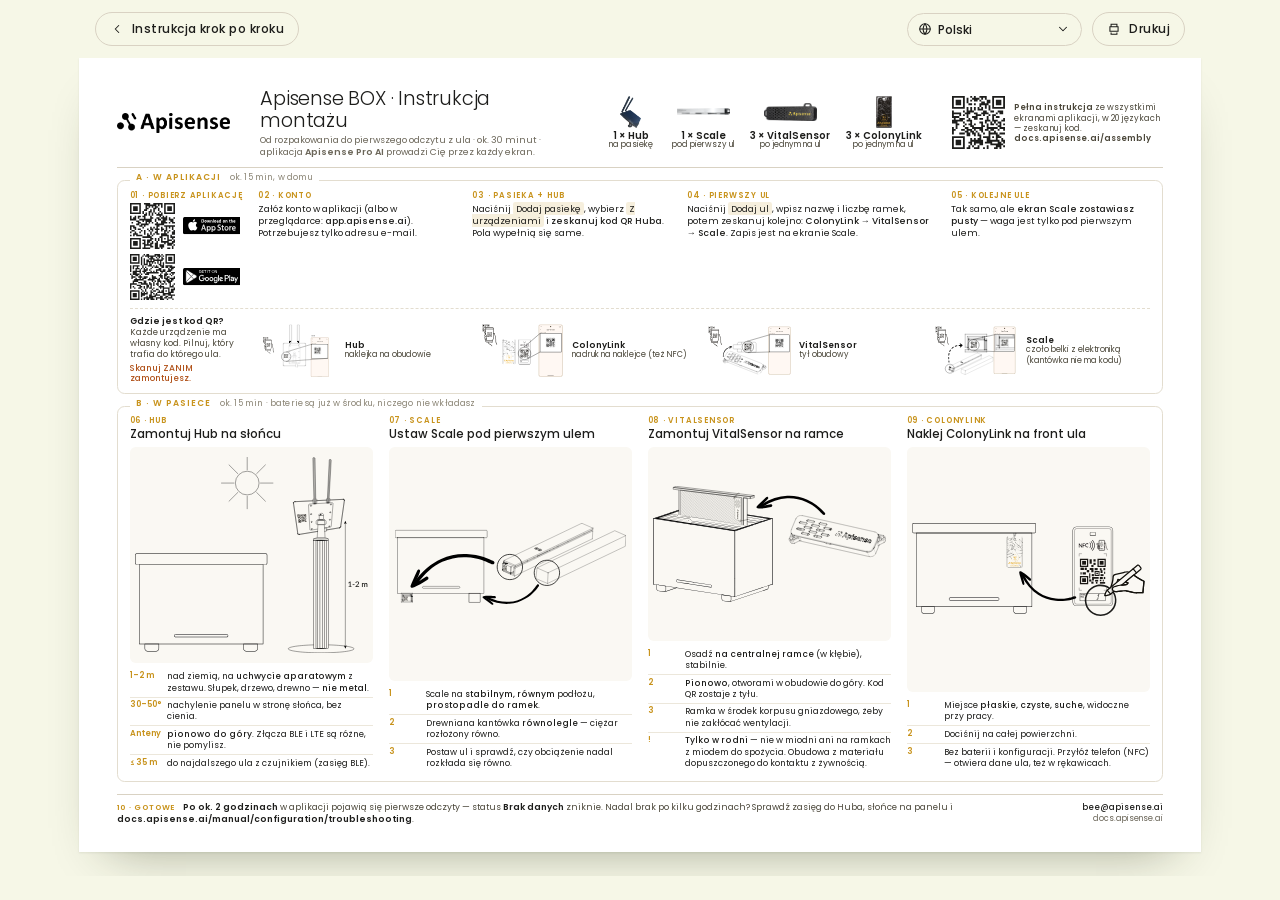
==== commit cf05ae8e: "docs(assembly): VitalSensor tylko w rodni — wkładka, deck, manual Nowa zasada z produktu: VitalSenso" ====
--- a/docs/assembly/short/index.html
+++ b/docs/assembly/short/index.html
@@ -164,6 +164,12 @@
 [data-lang="de"] .sheet, [data-lang="fr"] .sheet, [data-lang="es"] .sheet, [data-lang="hu"] .sheet, [data-lang="fi"] .sheet { font-size: 6.4pt; }
 [data-lang="el"] .sheet { font-size: 6.2pt; }
 
+/* RTL: the on-screen fit() scales from the start edge, and tracked-out caps
+   would tear the joined Arabic script apart (the deck keeps letter-spacing on
+   untranslated .ghost only — here the tracked labels carry translated text). */
+[dir="rtl"] .sheet { transform-origin: top right; }
+[dir="rtl"] .band > h2, [dir="rtl"] .step .n, [dir="rtl"] .col h3 .n, [dir="rtl"] .ft .n { letter-spacing: 0; }
+
 @media print {
   @page { size: A4 landscape; margin: 0; }
   body { background: #fff; }
@@ -222,7 +228,7 @@
       <div class="store"><img class="q" src="../figs/qr-googleplay.svg" alt="QR: Google Play"><img class="b" src="../figs/badge-googleplay.svg" alt="Google Play"></div>
     </div>
     <div class="step"><span class="n">02 · <span lang="pl">Konto</span><span lang="en">Account</span><span lang="de">Konto</span><span lang="fr">Compte</span><span lang="es">Cuenta</span><span lang="it">Account</span><span lang="no">Konto</span><span lang="tr">Hesap</span><span lang="cs">Účet</span><span lang="sk">Konto</span><span lang="hu">Fiók</span><span lang="hr">Račun</span><span lang="ro">Cont</span><span lang="fi">Tili</span><span lang="nl">Account</span><span lang="sv">Konto</span><span lang="da">Konto</span><span lang="pt">Conta</span><span lang="el">Λογαριασμός</span><span lang="ar">الحساب</span></span><span lang="pl">Załóż konto w aplikacji (albo w przeglądarce: <b>app.apisense.ai</b>). Potrzebujesz tylko adresu e-mail.</span><span lang="en">Create an account in the app (or in a browser: <b>app.apisense.ai</b>). All you need is an e-mail address.</span><span lang="de">Erstelle ein Konto in der App (oder im Browser: <b>app.apisense.ai</b>). Du brauchst nur eine E-Mail-Adresse.</span><span lang="fr">Créez un compte dans l'application (ou dans le navigateur : <b>app.apisense.ai</b>). Une adresse e-mail suffit.</span><span lang="es">Crea una cuenta en la app (o en el navegador: <b>app.apisense.ai</b>). Solo necesitas un correo electrónico.</span><span lang="it">Crea un account nell'app (o nel browser: <b>app.apisense.ai</b>). Basta un indirizzo e-mail.</span><span lang="no">Opprett en konto i appen (eller i nettleseren: <b>app.apisense.ai</b>). Du trenger bare en e-postadresse.</span><span lang="tr">Uygulamada (veya tarayıcıda: <b>app.apisense.ai</b>) bir hesap oluşturun. Yalnızca bir e-posta adresi yeterlidir.</span><span lang="cs">Vytvořte si účet v aplikaci (nebo v prohlížeči: <b>app.apisense.ai</b>). Stačí e-mailová adresa.</span><span lang="sk">Vytvor si konto v aplikácii (alebo v prehliadači: <b>app.apisense.ai</b>). Stačí e-mailová adresa.</span><span lang="hu">Hozz létre fiókot az alkalmazásban (vagy böngészőben: <b>app.apisense.ai</b>). Csak egy e-mail-cím kell hozzá.</span><span lang="hr">Izradite račun u aplikaciji (ili u pregledniku: <b>app.apisense.ai</b>). Dovoljna je e-mail adresa.</span><span lang="ro">Creați un cont în aplicație (sau în browser: <b>app.apisense.ai</b>). Aveți nevoie doar de o adresă de e-mail.</span><span lang="fi">Luo tili sovelluksessa (tai selaimessa: <b>app.apisense.ai</b>). Tarvitset vain sähköpostiosoitteen.</span><span lang="nl">Maak een account aan in de app (of in de browser: <b>app.apisense.ai</b>). Je hebt alleen een e-mailadres nodig.</span><span lang="sv">Skapa ett konto i appen (eller i webbläsaren: <b>app.apisense.ai</b>). Du behöver bara en e-postadress.</span><span lang="da">Opret en konto i appen (eller i browseren: <b>app.apisense.ai</b>). Du skal kun bruge en e-mailadresse.</span><span lang="pt">Crie uma conta no aplicativo (ou no navegador: <b>app.apisense.ai</b>). Você só precisa de um e-mail.</span><span lang="el">Δημιουργήστε λογαριασμό στην εφαρμογή (ή στον περιηγητή: <b>app.apisense.ai</b>). Αρκεί μια διεύθυνση e-mail.</span><span lang="ar">أنشئ حسابًا في التطبيق (أو في المتصفح: <b>app.apisense.ai</b>). لا تحتاج سوى عنوان بريد إلكتروني.</span></div>
-    <div class="step"><span class="n">03 · <span lang="pl">Pasieka + Hub</span><span lang="en">Apiary + Hub</span><span lang="de">Bienenstand + Hub</span><span lang="fr">Rucher + Hub</span><span lang="es">Colmenar + Hub</span><span lang="it">Apiario + Hub</span><span lang="no">Bigård + Hub</span><span lang="tr">Arılık + Hub</span><span lang="cs">Včelnice + Hub</span><span lang="sk">Včelnica + Hub</span><span lang="hu">Méhes + Hub</span><span lang="hr">Pčelinjak + Hub</span><span lang="ro">Stupină + Hub</span><span lang="fi">Tarha + Hub</span><span lang="nl">Bijenstand + Hub</span><span lang="sv">Bigård + Hub</span><span lang="da">Bigård + Hub</span><span lang="pt">Apiário + Hub</span><span lang="el">Μελισσοκομείο + Hub</span><span lang="ar">المنحل + Hub</span></span><span lang="pl">Naciśnij <em>Dodaj pasiekę</em>, wybierz <em>Z urządzeniami</em> i <b>zeskanuj kod QR Huba</b>. Pola wypełnią się same.</span><span lang="en">Tap <em>Add apiary</em>, choose <em>With devices</em> and <b>scan the Hub's QR code</b>. The fields fill in by themselves.</span><span lang="de">Tippe auf <em>Bienenstand anlegen</em>, wähle <em>Mit Geräten</em> und <b>scanne den QR-Code des Hubs</b>. Die Felder füllen sich von selbst.</span><span lang="fr">Appuyez sur <em>Ajoutez un rucher</em>, choisissez <em>Avec appareils</em> et <b>scannez le QR code du Hub</b>. Les champs se remplissent tout seuls.</span><span lang="es">Pulsa <em>Añade un colmenar</em>, elige <em>Con dispositivos</em> y <b>escanea el código QR del Hub</b>. Los campos se rellenan solos.</span><span lang="it">Tocca <em>Aggiungi un apiario</em>, scegli <em>Con dispositivi</em> e <b>scansiona il codice QR dell'Hub</b>. I campi si compilano da soli.</span><span lang="no">Trykk på <em>Legg til bigård</em>, velg <em>Med enheter</em> og <b>skann QR-koden til Hub</b>. Feltene fylles ut av seg selv.</span><span lang="tr"><em>Arılık ekleyin</em> öğesine dokunun, <em>Cihazlarla</em> seçeneğini seçin ve <b>Hub'ın QR kodunu tarayın</b>. Alanlar kendiliğinden dolar.</span><span lang="cs">Klepněte na <em>Přidejte včelnici</em>, zvolte <em>With devices</em> a <b>naskenujte QR kód Hubu</b>. Pole se vyplní sama.</span><span lang="sk">Stlač <em>Pridaj včelnicu</em>, vyber <em>With devices</em> a <b>naskenuj QR kód Hubu</b>. Polia sa vyplnia samy.</span><span lang="hu">Koppints a(z) <em>Adj hozzá méhest</em> gombra, válaszd a(z) <em>With devices</em> lehetőséget, és <b>olvasd be a Hub QR-kódját</b>. A mezők maguktól kitöltődnek.</span><span lang="hr">Dodirnite <em>Dodajte pčelinjak</em>, odaberite <em>With devices</em> i <b>skenirajte QR kod Huba</b>. Polja se popunjavaju sama.</span><span lang="ro">Apăsați <em>Adăugați o stupină</em>, alegeți <em>With devices</em> și <b>scanați codul QR al Hubului</b>. Câmpurile se completează singure.</span><span lang="fi">Napauta <em>Lisää mehiläistarha</em>, valitse <em>With devices</em> ja <b>skannaa Hubin QR-koodi</b>. Kentät täyttyvät itsestään.</span><span lang="nl">Tik op <em>Bijenstand toevoegen</em>, kies <em>With devices</em> en <b>scan de QR-code van de Hub</b>. De velden vullen zichzelf in.</span><span lang="sv">Tryck på <em>Lägg till bigård</em>, välj <em>With devices</em> och <b>skanna Hubbens QR-kod</b>. Fälten fylls i av sig själva.</span><span lang="da">Tryk på <em>Tilføj bigård</em>, vælg <em>With devices</em> og <b>scan Hubbens QR-kode</b>. Felterne udfyldes af sig selv.</span><span lang="pt">Toque em <em>Adicione um apiário</em>, escolha <em>With devices</em> e <b>escaneie o código QR do Hub</b>. Os campos se preenchem sozinhos.</span><span lang="el">Πατήστε <em>Προσθέστε μελισσοκομείο</em>, επιλέξτε <em>With devices</em> και <b>σαρώστε τον κωδικό QR του Hub</b>. Τα πεδία συμπληρώνονται μόνα τους.</span><span lang="ar">اضغط <em>أضف منحلًا</em>، واختر <em>With devices</em> ثم <b>امسح رمز QR الخاص بـHub</b>. تُملأ الحقول تلقائيًا.</span></div>
+    <div class="step"><span class="n">03 · <span lang="pl">Pasieka + Hub</span><span lang="en">Apiary + Hub</span><span lang="de">Bienenstand + Hub</span><span lang="fr">Rucher + Hub</span><span lang="es">Colmenar + Hub</span><span lang="it">Apiario + Hub</span><span lang="no">Bigård + Hub</span><span lang="tr">Arılık + Hub</span><span lang="cs">Včelnice + Hub</span><span lang="sk">Včelnica + Hub</span><span lang="hu">Méhes + Hub</span><span lang="hr">Pčelinjak + Hub</span><span lang="ro">Stupină + Hub</span><span lang="fi">Tarha + Hub</span><span lang="nl">Bijenstand + Hub</span><span lang="sv">Bigård + Hub</span><span lang="da">Bigård + Hub</span><span lang="pt">Apiário + Hub</span><span lang="el">Μελισσοκομείο + Hub</span><span lang="ar">المنحل + Hub</span></span><span lang="pl">Naciśnij <em>Dodaj pasiekę</em>, wybierz <em>Z urządzeniami</em> i <b>zeskanuj kod QR Huba</b>. Pola wypełnią się same.</span><span lang="en">Tap <em>Add apiary</em>, choose <em>With devices</em> and <b>scan the Hub's QR code</b>. The fields fill in by themselves.</span><span lang="de">Tippe auf <em>Bienenstand hinzufügen</em>, wähle <em>Mit Geräten</em> und <b>scanne den QR-Code des Hubs</b>. Die Felder füllen sich von selbst.</span><span lang="fr">Appuyez sur <em>Ajouter un rucher</em>, choisissez <em>Avec appareils</em> et <b>scannez le QR code du Hub</b>. Les champs se remplissent tout seuls.</span><span lang="es">Pulsa <em>Añadir apiario</em>, elige <em>Con dispositivos</em> y <b>escanea el código QR del Hub</b>. Los campos se rellenan solos.</span><span lang="it">Tocca <em>Aggiungi apiario</em>, scegli <em>Con dispositivi</em> e <b>scansiona il codice QR dell'Hub</b>. I campi si compilano da soli.</span><span lang="no">Trykk på <em>Legg til bigård</em>, velg <em>Med enheter</em> og <b>skann QR-koden til Hub</b>. Feltene fylles ut av seg selv.</span><span lang="tr"><em>Arılık ekle</em> öğesine dokunun, <em>Cihazlarla</em> seçeneğini seçin ve <b>Hub'ın QR kodunu tarayın</b>. Alanlar kendiliğinden dolar.</span><span lang="cs">Klepněte na <em>Add apiary</em>, zvolte <em>With devices</em> a <b>naskenujte QR kód Hubu</b>. Pole se vyplní sama.</span><span lang="sk">Stlač <em>Add apiary</em>, vyber <em>With devices</em> a <b>naskenuj QR kód Hubu</b>. Polia sa vyplnia samy.</span><span lang="hu">Koppints a(z) <em>Add apiary</em> gombra, válaszd a(z) <em>With devices</em> lehetőséget, és <b>olvasd be a Hub QR-kódját</b>. A mezők maguktól kitöltődnek.</span><span lang="hr">Dodirnite <em>Add apiary</em>, odaberite <em>With devices</em> i <b>skenirajte QR kod Huba</b>. Polja se popunjavaju sama.</span><span lang="ro">Apăsați <em>Add apiary</em>, alegeți <em>With devices</em> și <b>scanați codul QR al Hubului</b>. Câmpurile se completează singure.</span><span lang="fi">Napauta <em>Add apiary</em>, valitse <em>With devices</em> ja <b>skannaa Hubin QR-koodi</b>. Kentät täyttyvät itsestään.</span><span lang="nl">Tik op <em>Add apiary</em>, kies <em>With devices</em> en <b>scan de QR-code van de Hub</b>. De velden vullen zichzelf in.</span><span lang="sv">Tryck på <em>Add apiary</em>, välj <em>With devices</em> och <b>skanna Hubbens QR-kod</b>. Fälten fylls i av sig själva.</span><span lang="da">Tryk på <em>Add apiary</em>, vælg <em>With devices</em> og <b>scan Hubbens QR-kode</b>. Felterne udfyldes af sig selv.</span><span lang="pt">Toque em <em>Add apiary</em>, escolha <em>With devices</em> e <b>escaneie o código QR do Hub</b>. Os campos se preenchem sozinhos.</span><span lang="el">Πατήστε <em>Add apiary</em>, επιλέξτε <em>With devices</em> και <b>σαρώστε τον κωδικό QR του Hub</b>. Τα πεδία συμπληρώνονται μόνα τους.</span><span lang="ar">اضغط <em>Add apiary</em>، واختر <em>With devices</em> ثم <b>امسح رمز QR الخاص بـHub</b>. تُملأ الحقول تلقائيًا.</span></div>
     <div class="step"><span class="n">04 · <span lang="pl">Pierwszy ul</span><span lang="en">First hive</span><span lang="de">Erster Stock</span><span lang="fr">Première ruche</span><span lang="es">Primera colmena</span><span lang="it">Prima arnia</span><span lang="no">Første bikube</span><span lang="tr">İlk kovan</span><span lang="cs">První úl</span><span lang="sk">Prvý úľ</span><span lang="hu">Első kaptár</span><span lang="hr">Prva košnica</span><span lang="ro">Primul stup</span><span lang="fi">Ensimmäinen pesä</span><span lang="nl">Eerste kast</span><span lang="sv">Första bikupan</span><span lang="da">Første bistade</span><span lang="pt">Primeira colmeia</span><span lang="el">Πρώτη κυψέλη</span><span lang="ar">الخلية الأولى</span></span><span lang="pl">Naciśnij <em>Dodaj ul</em>, wpisz nazwę i liczbę ramek, potem zeskanuj kolejno: <b>ColonyLink → VitalSensor → Scale</b>. Zapis jest na ekranie Scale.</span><span lang="en">Tap <em>Add Hive</em>, enter a name and the number of frames, then scan in order: <b>ColonyLink → VitalSensor → Scale</b>. Save is on the Scale screen.</span><span lang="de">Tippe auf <em>Bienenstock hinzufügen</em>, gib Namen und Rähmchenzahl ein und scanne der Reihe nach: <b>ColonyLink → VitalSensor → Scale</b>. Speichern geht auf dem Scale-Bildschirm.</span><span lang="fr">Appuyez sur <em>Ajouter une ruche</em>, saisissez le nom et le nombre de cadres, puis scannez dans l'ordre : <b>ColonyLink → VitalSensor → Scale</b>. L'enregistrement se fait sur l'écran Scale.</span><span lang="es">Pulsa <em>Añadir colmena</em>, escribe el nombre y el número de cuadros y escanea en orden: <b>ColonyLink → VitalSensor → Scale</b>. Se guarda en la pantalla Scale.</span><span lang="it">Tocca <em>Aggiungi arnia</em>, inserisci nome e numero di telaini, poi scansiona in ordine: <b>ColonyLink → VitalSensor → Scale</b>. Il salvataggio è nella schermata Scale.</span><span lang="no">Trykk på <em>Legg til bikube</em>, skriv inn navn og antall rammer, og skann i rekkefølge: <b>ColonyLink → VitalSensor → Scale</b>. Lagring skjer på Scale-skjermen.</span><span lang="tr"><em>Kovan Ekle</em> öğesine dokunun, adı ve çerçeve sayısını girin, ardından sırayla tarayın: <b>ColonyLink → VitalSensor → Scale</b>. Kayıt Scale ekranındadır.</span><span lang="cs">Klepněte na <em>Add Hive</em>, zadejte název a počet rámků, pak naskenujte postupně: <b>ColonyLink → VitalSensor → Scale</b>. Uložení je na obrazovce Scale.</span><span lang="sk">Stlač <em>Add Hive</em>, zadaj názov a počet rámikov, potom naskenuj postupne: <b>ColonyLink → VitalSensor → Scale</b>. Uloženie je na obrazovke Scale.</span><span lang="hu">Koppints a(z) <em>Add Hive</em> gombra, add meg a nevet és a keretek számát, majd olvasd be sorban: <b>ColonyLink → VitalSensor → Scale</b>. A mentés a Scale képernyőn van.</span><span lang="hr">Dodirnite <em>Add Hive</em>, upišite naziv i broj okvira, zatim skenirajte redom: <b>ColonyLink → VitalSensor → Scale</b>. Spremanje je na zaslonu Scale.</span><span lang="ro">Apăsați <em>Add Hive</em>, introduceți numele și numărul de rame, apoi scanați în ordine: <b>ColonyLink → VitalSensor → Scale</b>. Salvarea este pe ecranul Scale.</span><span lang="fi">Napauta <em>Add Hive</em>, anna nimi ja kehien määrä, skannaa sitten järjestyksessä: <b>ColonyLink → VitalSensor → Scale</b>. Tallennus on Scale-näytöllä.</span><span lang="nl">Tik op <em>Add Hive</em>, vul naam en aantal ramen in en scan op volgorde: <b>ColonyLink → VitalSensor → Scale</b>. Opslaan doe je op het Scale-scherm.</span><span lang="sv">Tryck på <em>Add Hive</em>, ange namn och antal ramar och skanna i ordning: <b>ColonyLink → VitalSensor → Scale</b>. Spara finns på Scale-skärmen.</span><span lang="da">Tryk på <em>Add Hive</em>, indtast navn og antal rammer, og scan i rækkefølge: <b>ColonyLink → VitalSensor → Scale</b>. Gem findes på Scale-skærmen.</span><span lang="pt">Toque em <em>Add Hive</em>, informe o nome e o número de quadros e escaneie em ordem: <b>ColonyLink → VitalSensor → Scale</b>. O salvamento fica na tela Scale.</span><span lang="el">Πατήστε <em>Add Hive</em>, δώστε όνομα και αριθμό πλαισίων και σαρώστε με τη σειρά: <b>ColonyLink → VitalSensor → Scale</b>. Η αποθήκευση γίνεται στην οθόνη Scale.</span><span lang="ar">اضغط <em>Add Hive</em>، وأدخل الاسم وعدد الإطارات، ثم امسح بالترتيب: <b>ColonyLink ثم VitalSensor ثم Scale</b>. الحفظ في شاشة Scale.</span></div>
     <div class="step"><span class="n">05 · <span lang="pl">Kolejne ule</span><span lang="en">More hives</span><span lang="de">Weitere Stöcke</span><span lang="fr">Ruches suivantes</span><span lang="es">Más colmenas</span><span lang="it">Altre arnie</span><span lang="no">Flere bikuber</span><span lang="tr">Diğer kovanlar</span><span lang="cs">Další úly</span><span lang="sk">Ďalšie úle</span><span lang="hu">További kaptárak</span><span lang="hr">Daljnje košnice</span><span lang="ro">Următorii stupi</span><span lang="fi">Seuraavat pesät</span><span lang="nl">Volgende kasten</span><span lang="sv">Fler bikupor</span><span lang="da">Flere bistader</span><span lang="pt">Próximas colmeias</span><span lang="el">Επόμενες κυψέλες</span><span lang="ar">الخلايا التالية</span></span><span lang="pl">Tak samo, ale <b>ekran Scale zostawiasz pusty</b> — waga jest tylko pod pierwszym ulem.</span><span lang="en">Same steps, but <b>leave the Scale screen empty</b> — the scale sits under the first hive only.</span><span lang="de">Genauso, aber <b>den Scale-Bildschirm leer lassen</b> — die Waage steht nur unter dem ersten Stock.</span><span lang="fr">Même procédure, mais <b>laissez l'écran Scale vide</b> : la balance n'est que sous la première ruche.</span><span lang="es">Igual, pero <b>deja vacía la pantalla Scale</b>: la báscula solo está bajo la primera colmena.</span><span lang="it">Stessa procedura, ma <b>lascia vuota la schermata Scale</b>: la bilancia è solo sotto la prima arnia.</span><span lang="no">Samme fremgangsmåte, men <b>la Scale-skjermen stå tom</b> — vekten står bare under den første bikuben.</span><span lang="tr">Aynı şekilde, ancak <b>Scale ekranını boş bırakın</b> — terazi yalnızca ilk kovanın altındadır.</span><span lang="cs">Stejně, ale <b>obrazovku Scale nechte prázdnou</b> — váha je jen pod prvním úlem.</span><span lang="sk">Rovnako, ale <b>obrazovku Scale nechaj prázdnu</b> — váha je len pod prvým úľom.</span><span lang="hu">Ugyanígy, de <b>a Scale képernyőt hagyd üresen</b> — mérleg csak az első kaptár alatt van.</span><span lang="hr">Isto, ali <b>zaslon Scale ostavite prazan</b> — vaga je samo pod prvom košnicom.</span><span lang="ro">La fel, dar <b>lăsați ecranul Scale gol</b> — cântarul este doar sub primul stup.</span><span lang="fi">Samoin, mutta <b>jätä Scale-näyttö tyhjäksi</b> — vaaka on vain ensimmäisen pesän alla.</span><span lang="nl">Hetzelfde, maar <b>laat het Scale-scherm leeg</b> — de weegschaal staat alleen onder de eerste kast.</span><span lang="sv">Samma sak, men <b>lämna Scale-skärmen tom</b> — vågen står bara under den första bikupan.</span><span lang="da">Det samme, men <b>lad Scale-skærmen stå tom</b> — vægten står kun under det første bistade.</span><span lang="pt">Mesmo processo, mas <b>deixe a tela Scale vazia</b> — a balança fica só sob a primeira colmeia.</span><span lang="el">Το ίδιο, αλλά <b>αφήστε την οθόνη Scale κενή</b> — η ζυγαριά βρίσκεται μόνο κάτω από την πρώτη κυψέλη.</span><span lang="ar">بالطريقة نفسها، لكن <b>اترك شاشة Scale فارغة</b> — الميزان تحت الخلية الأولى فقط.</span></div>
   </div>
@@ -241,7 +247,7 @@
     <div class="col">
       <h3><span class="n">06 · Hub</span><span lang="pl">Zamontuj Hub na słońcu</span><span lang="en">Mount the Hub in the sun</span><span lang="de">Hub in der Sonne montieren</span><span lang="fr">Montez le Hub au soleil</span><span lang="es">Monta el Hub al sol</span><span lang="it">Monta l'Hub al sole</span><span lang="no">Monter Hub i solen</span><span lang="tr">Hub'ı güneşe monte edin</span><span lang="cs">Namontujte Hub na slunce</span><span lang="sk">Namontuj Hub na slnko</span><span lang="hu">Szereld a Hubot napra</span><span lang="hr">Montirajte Hub na sunce</span><span lang="ro">Montați Hubul la soare</span><span lang="fi">Asenna Hub aurinkoon</span><span lang="nl">Monteer de Hub in de zon</span><span lang="sv">Montera Hub i solen</span><span lang="da">Montér Hub i solen</span><span lang="pt">Instale o Hub ao sol</span><span lang="el">Τοποθετήστε το Hub στον ήλιο</span><span lang="ar">ركّب Hub في الشمس</span></h3>
       <figure><img src="../figs/pdf-hub-mount.svg" alt=""></figure>
-      <ol>
+      <ol class="steps">
         <li><i>1–2 m</i><span><span lang="pl">nad ziemią, na <b>uchwycie aparatowym</b> z zestawu. Słupek, drzewo, drewno — <b>nie metal</b>.</span><span lang="en">above the ground, on the <b>camera mount</b> from the kit. Post, tree, wood — <b>not metal</b>.</span><span lang="de">über dem Boden, auf der <b>Kamerahalterung</b> aus dem Set. Pfosten, Baum, Holz — <b>kein Metall</b>.</span><span lang="fr">au-dessus du sol, sur le <b>support photo</b> du kit. Poteau, arbre, bois : <b>pas de métal</b>.</span><span lang="es">sobre el suelo, en el <b>soporte de cámara</b> del kit. Poste, árbol, madera: <b>no metal</b>.</span><span lang="it">da terra, sul <b>supporto per fotocamera</b> del kit. Palo, albero, legno: <b>non metallo</b>.</span><span lang="no">over bakken, på <b>kamerafestet</b> fra settet. Stolpe, tre, treverk — <b>ikke metall</b>.</span><span lang="tr">yerden yükseklik, setteki <b>kamera aparatı</b> ile. Direk, ağaç, ahşap — <b>metal değil</b>.</span><span lang="cs">nad zemí, na <b>držáku pro fotoaparát</b> ze sady. Sloupek, strom, dřevo — <b>ne kov</b>.</span><span lang="sk">nad zemou, na <b>držiaku pre fotoaparát</b> zo sady. Stĺpik, strom, drevo — <b>nie kov</b>.</span><span lang="hu">a talaj felett, a készlet <b>kameratartóján</b>. Oszlop, fa, faanyag — <b>fém nem</b>.</span><span lang="hr">iznad tla, na <b>nosaču za kameru</b> iz kompleta. Stup, drvo, drvena građa — <b>ne metal</b>.</span><span lang="ro">deasupra solului, pe <b>suportul de cameră</b> din kit. Stâlp, copac, lemn — <b>nu metal</b>.</span><span lang="fi">maanpinnasta, sarjan <b>kamerakiinnikkeellä</b>. Tolppa, puu, puutavara — <b>ei metallia</b>.</span><span lang="nl">boven de grond, op de <b>camerahouder</b> uit de set. Paal, boom, hout — <b>geen metaal</b>.</span><span lang="sv">över marken, på <b>kamerafästet</b> från satsen. Stolpe, träd, trä — <b>inte metall</b>.</span><span lang="da">over jorden, på <b>kamerabeslaget</b> fra sættet. Pæl, træ, tømmer — <b>ikke metal</b>.</span><span lang="pt">acima do solo, no <b>suporte de câmera</b> do kit. Poste, árvore, madeira — <b>não metal</b>.</span><span lang="el">πάνω από το έδαφος, στη <b>βάση κάμερας</b> του κιτ. Στύλος, δέντρο, ξύλο — <b>όχι μέταλλο</b>.</span><span lang="ar">فوق الأرض، على <b>حامل الكاميرا</b> المرفق. عمود أو شجرة أو خشب — <b>لا معدن</b>.</span></span></li>
         <li><i>30–50°</i><span><span lang="pl">nachylenie panelu w stronę słońca, bez cienia.</span><span lang="en">panel tilt towards the sun, no shade.</span><span lang="de">Neigung des Panels zur Sonne, ohne Schatten.</span><span lang="fr">inclinaison du panneau vers le soleil, sans ombre.</span><span lang="es">inclinación del panel hacia el sol, sin sombra.</span><span lang="it">inclinazione del pannello verso il sole, senza ombra.</span><span lang="no">panelets helning mot solen, uten skygge.</span><span lang="tr">panel eğimi güneşe doğru, gölgesiz.</span><span lang="cs">sklon panelu ke slunci, bez stínu.</span><span lang="sk">sklon panela k slnku, bez tieňa.</span><span lang="hu">a panel dőlése a nap felé, árnyék nélkül.</span><span lang="hr">nagib panela prema suncu, bez sjene.</span><span lang="ro">înclinarea panoului spre soare, fără umbră.</span><span lang="fi">paneelin kallistus aurinkoon päin, ei varjoa.</span><span lang="nl">hellingshoek van het paneel naar de zon, geen schaduw.</span><span lang="sv">panelens lutning mot solen, utan skugga.</span><span lang="da">panelets hældning mod solen, uden skygge.</span><span lang="pt">inclinação do painel para o sol, sem sombra.</span><span lang="el">κλίση του πάνελ προς τον ήλιο, χωρίς σκιά.</span><span lang="ar">ميل اللوح نحو الشمس، دون ظل.</span></span></li>
         <li><i><span lang="pl">Anteny</span><span lang="en">Antennas</span><span lang="de">Antennen</span><span lang="fr">Antennes</span><span lang="es">Antenas</span><span lang="it">Antenne</span><span lang="no">Antenner</span><span lang="tr">Antenler</span><span lang="cs">Antény</span><span lang="sk">Antény</span><span lang="hu">Antennák</span><span lang="hr">Antene</span><span lang="ro">Antene</span><span lang="fi">Antennit</span><span lang="nl">Antennes</span><span lang="sv">Antenner</span><span lang="da">Antenner</span><span lang="pt">Antenas</span><span lang="el">Κεραίες</span><span lang="ar">الهوائيات</span></i><span><span lang="pl"><b>pionowo do góry</b>. Złącza BLE i LTE są różne, nie pomylisz.</span><span lang="en"><b>pointing straight up</b>. The BLE and LTE connectors differ, you cannot mix them up.</span><span lang="de"><b>senkrecht nach oben</b>. BLE- und LTE-Anschluss sind verschieden, nicht zu verwechseln.</span><span lang="fr"><b>à la verticale, vers le haut</b>. Les connecteurs BLE et LTE sont différents, impossible de les confondre.</span><span lang="es"><b>en vertical, hacia arriba</b>. Los conectores BLE y LTE son distintos, no se confunden.</span><span lang="it"><b>verticali, verso l'alto</b>. I connettori BLE e LTE sono diversi, impossibile confonderli.</span><span lang="no"><b>loddrett opp</b>. BLE- og LTE-kontaktene er ulike, de kan ikke forveksles.</span><span lang="tr"><b>dikey, yukarı doğru</b>. BLE ve LTE konnektörleri farklıdır, karıştırılmaz.</span><span lang="cs"><b>svisle nahoru</b>. Konektory BLE a LTE jsou různé, nezaměníte je.</span><span lang="sk"><b>zvislo nahor</b>. Konektory BLE a LTE sú rôzne, nezameníš ich.</span><span lang="hu"><b>függőlegesen felfelé</b>. A BLE és LTE csatlakozó különböző, nem keverhető össze.</span><span lang="hr"><b>okomito prema gore</b>. Priključci BLE i LTE su različiti, ne mogu se zamijeniti.</span><span lang="ro"><b>vertical, în sus</b>. Conectorii BLE și LTE sunt diferiți, nu pot fi încurcați.</span><span lang="fi"><b>pystysuoraan ylös</b>. BLE- ja LTE-liittimet ovat erilaiset, niitä ei voi sekoittaa.</span><span lang="nl"><b>recht omhoog</b>. De BLE- en LTE-aansluitingen verschillen, je kunt ze niet verwisselen.</span><span lang="sv"><b>rakt uppåt</b>. BLE- och LTE-kontakterna är olika, de går inte att förväxla.</span><span lang="da"><b>lodret opad</b>. BLE- og LTE-stikkene er forskellige, de kan ikke forveksles.</span><span lang="pt"><b>na vertical, para cima</b>. Os conectores BLE e LTE são diferentes, não dá para confundir.</span><span lang="el"><b>κατακόρυφα προς τα πάνω</b>. Οι υποδοχές BLE και LTE διαφέρουν, δεν μπερδεύονται.</span><span lang="ar"><b>عموديًا إلى الأعلى</b>. موصلا BLE وLTE مختلفان، لا يمكن الخلط بينهما.</span></span></li>
@@ -251,7 +257,7 @@
     <div class="col">
       <h3><span class="n">07 · Scale</span><span lang="pl">Ustaw Scale pod pierwszym ulem</span><span lang="en">Place the Scale under the first hive</span><span lang="de">Scale unter den ersten Stock stellen</span><span lang="fr">Placez la Scale sous la première ruche</span><span lang="es">Coloca la Scale bajo la primera colmena</span><span lang="it">Sistema la Scale sotto la prima arnia</span><span lang="no">Sett Scale under den første bikuben</span><span lang="tr">Scale'i ilk kovanın altına yerleştirin</span><span lang="cs">Umístěte Scale pod první úl</span><span lang="sk">Umiestni Scale pod prvý úľ</span><span lang="hu">Tedd a Scale-t az első kaptár alá</span><span lang="hr">Postavite Scale pod prvu košnicu</span><span lang="ro">Așezați Scale sub primul stup</span><span lang="fi">Aseta Scale ensimmäisen pesän alle</span><span lang="nl">Zet de Scale onder de eerste kast</span><span lang="sv">Ställ Scale under den första bikupan</span><span lang="da">Sæt Scale under det første bistade</span><span lang="pt">Coloque a Scale sob a primeira colmeia</span><span lang="el">Τοποθετήστε τη Scale κάτω από την πρώτη κυψέλη</span><span lang="ar">ضع Scale تحت الخلية الأولى</span></h3>
       <figure><img src="../figs/pdf-mount-scale.svg" alt=""></figure>
-      <ol>
+      <ol class="steps">
         <li><i>1</i><span><span lang="pl">Scale na <b>stabilnym, równym</b> podłożu, <b>prostopadle do ramek</b>.</span><span lang="en">Scale on <b>firm, level</b> ground, <b>perpendicular to the frames</b>.</span><span lang="de">Scale auf <b>festem, ebenem</b> Untergrund, <b>quer zu den Rähmchen</b>.</span><span lang="fr">Scale sur un sol <b>stable et plan</b>, <b>perpendiculaire aux cadres</b>.</span><span lang="es">Scale sobre suelo <b>estable y nivelado</b>, <b>perpendicular a los cuadros</b>.</span><span lang="it">Scale su un fondo <b>stabile e in piano</b>, <b>perpendicolare ai telaini</b>.</span><span lang="no">Scale på <b>stabilt, jevnt</b> underlag, <b>vinkelrett på rammene</b>.</span><span lang="tr">Scale <b>sağlam, düz</b> bir zemine, <b>çerçevelere dik</b> olacak şekilde.</span><span lang="cs">Scale na <b>stabilním, rovném</b> podkladu, <b>kolmo k rámkům</b>.</span><span lang="sk">Scale na <b>stabilnom, rovnom</b> podklade, <b>kolmo na rámiky</b>.</span><span lang="hu">A Scale <b>stabil, sík</b> alapon, <b>a keretekre merőlegesen</b>.</span><span lang="hr">Scale na <b>stabilnoj, ravnoj</b> podlozi, <b>okomito na okvire</b>.</span><span lang="ro">Scale pe o suprafață <b>stabilă și plană</b>, <b>perpendicular pe rame</b>.</span><span lang="fi">Scale <b>tukevalle, tasaiselle</b> alustalle, <b>kohtisuoraan kehiin nähden</b>.</span><span lang="nl">Scale op een <b>stevige, vlakke</b> ondergrond, <b>haaks op de ramen</b>.</span><span lang="sv">Scale på <b>stabilt, plant</b> underlag, <b>vinkelrätt mot ramarna</b>.</span><span lang="da">Scale på <b>stabilt, plant</b> underlag, <b>vinkelret på rammerne</b>.</span><span lang="pt">Scale em piso <b>firme e nivelado</b>, <b>perpendicular aos quadros</b>.</span><span lang="el">Η Scale σε <b>σταθερό, επίπεδο</b> έδαφος, <b>κάθετα στα πλαίσια</b>.</span><span lang="ar">ضع Scale على أرضية <b>ثابتة ومستوية</b>، <b>عموديًا على الإطارات</b>.</span></span></li>
         <li><i>2</i><span><span lang="pl">Drewniana kantówka <b>równolegle</b> — ciężar rozłożony równo.</span><span lang="en">Wooden bar <b>parallel</b> to it — weight spread evenly.</span><span lang="de">Holzleiste <b>parallel</b> dazu — Gewicht gleichmäßig verteilt.</span><span lang="fr">Barre en bois <b>parallèle</b> : poids réparti uniformément.</span><span lang="es">Listón de madera <b>en paralelo</b>: peso repartido por igual.</span><span lang="it">Listello di legno <b>parallelo</b>: peso distribuito in modo uniforme.</span><span lang="no">Trelisten <b>parallelt</b> — vekten jevnt fordelt.</span><span lang="tr">Ahşap lata <b>paralel</b> — ağırlık eşit dağılsın.</span><span lang="cs">Dřevěný hranol <b>rovnoběžně</b> — váha rozložená rovnoměrně.</span><span lang="sk">Drevený hranol <b>rovnobežne</b> — váha rozložená rovnomerne.</span><span lang="hu">A faléc <b>párhuzamosan</b> — a súly egyenletesen oszlik el.</span><span lang="hr">Drvena letva <b>paralelno</b> — težina ravnomjerno raspoređena.</span><span lang="ro">Șipca de lemn <b>paralel</b> — greutatea distribuită uniform.</span><span lang="fi">Puurima <b>samansuuntaisesti</b> — paino jakautuu tasaisesti.</span><span lang="nl">Houten lat <b>evenwijdig</b> — gewicht gelijk verdeeld.</span><span lang="sv">Träribban <b>parallellt</b> — vikten jämnt fördelad.</span><span lang="da">Trælisten <b>parallelt</b> — vægten jævnt fordelt.</span><span lang="pt">Sarrafo de madeira <b>em paralelo</b> — peso distribuído por igual.</span><span lang="el">Το ξύλινο δοκάρι <b>παράλληλα</b> — το βάρος κατανέμεται ομοιόμορφα.</span><span lang="ar">العارضة الخشبية <b>موازية</b> لها — يتوزع الوزن بالتساوي.</span></span></li>
         <li><i>3</i><span><span lang="pl">Postaw ul i sprawdź, czy obciążenie nadal rozkłada się równo.</span><span lang="en">Set the hive on top and check the load is still spread evenly.</span><span lang="de">Stock aufsetzen und prüfen, ob die Last weiterhin gleichmäßig verteilt ist.</span><span lang="fr">Posez la ruche et vérifiez que la charge reste bien répartie.</span><span lang="es">Coloca la colmena y comprueba que la carga sigue repartida por igual.</span><span lang="it">Appoggia l'arnia e controlla che il carico resti distribuito in modo uniforme.</span><span lang="no">Sett bikuben på og sjekk at lasten fortsatt er jevnt fordelt.</span><span lang="tr">Kovanı yerleştirin ve yükün hâlâ eşit dağıldığını kontrol edin.</span><span lang="cs">Postavte úl a zkontrolujte, že je zatížení stále rovnoměrné.</span><span lang="sk">Postav úľ a skontroluj, či je zaťaženie stále rovnomerné.</span><span lang="hu">Tedd rá a kaptárt, és ellenőrizd, hogy a terhelés továbbra is egyenletes.</span><span lang="hr">Postavite košnicu i provjerite je li opterećenje i dalje ravnomjerno.</span><span lang="ro">Așezați stupul și verificați dacă sarcina rămâne distribuită uniform.</span><span lang="fi">Nosta pesä päälle ja tarkista, että kuorma jakautuu yhä tasaisesti.</span><span lang="nl">Zet de kast erop en controleer of de belasting nog gelijk verdeeld is.</span><span lang="sv">Ställ bikupan på och kontrollera att lasten fortfarande är jämnt fördelad.</span><span lang="da">Sæt bistadet på, og tjek at belastningen stadig er jævnt fordelt.</span><span lang="pt">Coloque a colmeia e verifique se a carga continua distribuída por igual.</span><span lang="el">Τοποθετήστε την κυψέλη και ελέγξτε ότι το φορτίο παραμένει ομοιόμορφο.</span><span lang="ar">ضع الخلية وتأكد من أن الحمل ما زال موزعًا بالتساوي.</span></span></li>
@@ -260,16 +266,17 @@
     <div class="col">
       <h3><span class="n">08 · VitalSensor</span><span lang="pl">Zamontuj VitalSensor na ramce</span><span lang="en">Mount the VitalSensor on a frame</span><span lang="de">VitalSensor am Rähmchen montieren</span><span lang="fr">Montez le VitalSensor sur un cadre</span><span lang="es">Monta el VitalSensor en un cuadro</span><span lang="it">Monta il VitalSensor su un telaino</span><span lang="no">Monter VitalSensor på en ramme</span><span lang="tr">VitalSensor'ü çerçeveye takın</span><span lang="cs">Namontujte VitalSensor na rámek</span><span lang="sk">Namontuj VitalSensor na rámik</span><span lang="hu">Szereld a VitalSensort egy keretre</span><span lang="hr">Montirajte VitalSensor na okvir</span><span lang="ro">Montați VitalSensor pe o ramă</span><span lang="fi">Asenna VitalSensor kehään</span><span lang="nl">Monteer de VitalSensor op een raam</span><span lang="sv">Montera VitalSensor på en ram</span><span lang="da">Montér VitalSensor på en ramme</span><span lang="pt">Instale o VitalSensor em um quadro</span><span lang="el">Τοποθετήστε το VitalSensor σε πλαίσιο</span><span lang="ar">ركّب VitalSensor على إطار</span></h3>
       <figure><img src="../figs/pdf-mount-vitalsensor.svg" alt=""></figure>
-      <ol>
+      <ol class="steps">
         <li><i>1</i><span><span lang="pl">Osadź <b>na centralnej ramce</b> (w kłębie), stabilnie.</span><span lang="en">Seat it <b>on the central frame</b> (in the cluster), firmly.</span><span lang="de"><b>Auf dem mittleren Rähmchen</b> (im Bienensitz) fest aufsetzen.</span><span lang="fr">Fixez-le <b>sur le cadre central</b> (dans la grappe), fermement.</span><span lang="es">Colócalo <b>en el cuadro central</b> (en la piña), con firmeza.</span><span lang="it">Fissalo <b>sul telaino centrale</b> (nel glomere), in modo stabile.</span><span lang="no">Sett den <b>på den midterste rammen</b> (i klasen), stødig.</span><span lang="tr"><b>Merkezdeki çerçeveye</b> (arı salkımına) sağlamca oturtun.</span><span lang="cs">Nasaďte ho <b>na střední rámek</b> (v chomáči), pevně.</span><span lang="sk">Nasaď ho <b>na stredný rámik</b> (v chumáči), pevne.</span><span lang="hu">Ültesd <b>a középső keretre</b> (a méhfürtbe), stabilan.</span><span lang="hr">Postavite ga <b>na središnji okvir</b> (u klupko), čvrsto.</span><span lang="ro">Fixați-l <b>pe rama centrală</b> (în ghem), ferm.</span><span lang="fi">Aseta se <b>keskimmäiseen kehään</b> (pesäpalloon), tukevasti.</span><span lang="nl">Zet hem <b>op het middelste raam</b> (in de tros), stevig.</span><span lang="sv">Sätt den <b>på den mittersta ramen</b> (i klustret), stadigt.</span><span lang="da">Sæt den <b>på den midterste ramme</b> (i klyngen), stabilt.</span><span lang="pt">Encaixe-o <b>no quadro central</b> (no cacho), com firmeza.</span><span lang="el">Στερεώστε το <b>στο κεντρικό πλαίσιο</b> (στη σφαίρα των μελισσών), σταθερά.</span><span lang="ar">ثبّته <b>على الإطار الأوسط</b> (داخل عنقود النحل) بإحكام.</span></span></li>
         <li><i>2</i><span><span lang="pl"><b>Pionowo</b>, otworami w obudowie do góry. Kod QR zostaje z tyłu.</span><span lang="en"><b>Vertically</b>, housing openings facing up. The QR code stays at the back.</span><span lang="de"><b>Senkrecht</b>, Gehäuseöffnungen nach oben. Der QR-Code bleibt hinten.</span><span lang="fr"><b>À la verticale</b>, ouvertures du boîtier vers le haut. Le QR code reste au dos.</span><span lang="es"><b>En vertical</b>, con las aberturas de la carcasa hacia arriba. El código QR queda detrás.</span><span lang="it"><b>In verticale</b>, con le aperture della scocca verso l'alto. Il codice QR resta sul retro.</span><span lang="no"><b>Loddrett</b>, med åpningene i kabinettet opp. QR-koden blir på baksiden.</span><span lang="tr"><b>Dikey</b>, gövdedeki delikler yukarı bakacak şekilde. QR kodu arkada kalır.</span><span lang="cs"><b>Svisle</b>, otvory v pouzdru nahoru. QR kód zůstává vzadu.</span><span lang="sk"><b>Zvislo</b>, otvormi v kryte nahor. QR kód zostáva vzadu.</span><span lang="hu"><b>Függőlegesen</b>, a burkolat nyílásaival felfelé. A QR-kód hátul marad.</span><span lang="hr"><b>Okomito</b>, otvorima na kućištu prema gore. QR kod ostaje straga.</span><span lang="ro"><b>Vertical</b>, cu orificiile carcasei în sus. Codul QR rămâne pe spate.</span><span lang="fi"><b>Pystysuoraan</b>, kotelon aukot ylöspäin. QR-koodi jää taakse.</span><span lang="nl"><b>Verticaal</b>, met de openingen in de behuizing naar boven. De QR-code blijft aan de achterkant.</span><span lang="sv"><b>Lodrätt</b>, med höljets öppningar uppåt. QR-koden sitter kvar på baksidan.</span><span lang="da"><b>Lodret</b>, med kabinettets åbninger opad. QR-koden bliver på bagsiden.</span><span lang="pt"><b>Na vertical</b>, com as aberturas da carcaça para cima. O código QR fica atrás.</span><span lang="el"><b>Κατακόρυφα</b>, με τα ανοίγματα του περιβλήματος προς τα πάνω. Ο κωδικός QR μένει πίσω.</span><span lang="ar"><b>عموديًا</b>، بحيث تكون فتحات الهيكل إلى الأعلى. يبقى رمز QR في الخلف.</span></span></li>
         <li><i>3</i><span><span lang="pl">Ramka w środek korpusu gniazdowego, żeby nie zakłócać wentylacji.</span><span lang="en">Frame into the middle of the brood box, so ventilation is not disturbed.</span><span lang="de">Rähmchen in die Mitte der Brutzarge, damit die Lüftung nicht gestört wird.</span><span lang="fr">Cadre au centre du corps de ruche, pour ne pas gêner la ventilation.</span><span lang="es">Cuadro en el centro de la cámara de cría, para no alterar la ventilación.</span><span lang="it">Telaino al centro del nido, per non disturbare la ventilazione.</span><span lang="no">Rammen midt i yngelrommet, så ventilasjonen ikke forstyrres.</span><span lang="tr">Çerçeveyi kuluçka gövdesinin ortasına yerleştirin, havalandırma bozulmasın.</span><span lang="cs">Rámek doprostřed plodiště, aby se nenarušilo větrání.</span><span lang="sk">Rámik do stredu plodiska, aby sa nenarušilo vetranie.</span><span lang="hu">A keret a fészek közepébe kerüljön, hogy ne zavarja a szellőzést.</span><span lang="hr">Okvir u sredinu plodišta, da se ne ometa ventilacija.</span><span lang="ro">Rama în mijlocul cuibului, ca să nu perturbe ventilația.</span><span lang="fi">Kehä pesäosaston keskelle, jotta tuuletus ei häiriinny.</span><span lang="nl">Raam in het midden van de broedkamer, zodat de ventilatie niet wordt verstoord.</span><span lang="sv">Ramen mitt i yngelrummet, så att ventilationen inte störs.</span><span lang="da">Rammen midt i yngelrummet, så ventilationen ikke forstyrres.</span><span lang="pt">Quadro no centro do ninho, para não atrapalhar a ventilação.</span><span lang="el">Το πλαίσιο στο κέντρο της γονοφωλιάς, ώστε να μην διαταράσσεται ο αερισμός.</span><span lang="ar">ضع الإطار في منتصف صندوق الحضنة حتى لا تتعطل التهوية.</span></span></li>
+        <li><i>!</i><span><span lang="pl"><b>Tylko w rodni</b> — nie w miodni ani na ramkach z miodem do spożycia. Obudowa z materiału dopuszczonego do kontaktu z żywnością.</span><span lang="en"><b>Brood chamber only</b> — not in the honey super or on frames with honey for consumption. Housing made of food-contact-approved material.</span><span lang="de"><b>Nur im Brutraum</b> — nicht im Honigraum, nicht auf Rähmchen mit Honig zum Verzehr. Gehäuse aus lebensmittelechtem Material.</span><span lang="fr"><b>Corps de ruche uniquement</b> : pas dans la hausse ni sur des cadres de miel de consommation. Boîtier en matériau autorisé au contact alimentaire.</span><span lang="es"><b>Solo en la cámara de cría</b>: no en el alza ni en cuadros con miel para consumo. Carcasa de material apto para contacto con alimentos.</span><span lang="it"><b>Solo nel nido</b>: non nel melario né su telaini con miele da consumo. Scocca in materiale idoneo al contatto alimentare.</span><span lang="no"><b>Kun i yngelrommet</b> — ikke i skattekassen eller på rammer med honning til konsum. Hus av materiale godkjent for næringsmiddelkontakt.</span><span lang="tr"><b>Yalnızca kuluçka gövdesinde</b> — ballıkta veya tüketimlik bal çerçevelerinde değil. Gövde gıdaya uygun malzemeden.</span><span lang="cs"><b>Jen v plodišti</b> — ne v medníku ani na rámcích s medem ke konzumaci. Pouzdro z materiálu schváleného pro styk s potravinami.</span><span lang="sk"><b>Len v plodisku</b> — nie v medníku ani na rámikoch s medom na konzumáciu. Kryt z materiálu schváleného na styk s potravinami.</span><span lang="hu"><b>Csak a fészekben</b> — nem a mézkamrában, sem fogyasztásra szánt mézes kereteken. Élelmiszerrel érintkezhető anyagú burkolat.</span><span lang="hr"><b>Samo u plodištu</b> — ne u medištu ni na okvirima s medom za prehranu. Kućište od materijala odobrenog za dodir s hranom.</span><span lang="ro"><b>Doar în cuib</b> — nu în magazinul de miere, nici pe rame cu miere pentru consum. Carcasă din material aprobat pentru contact alimentar.</span><span lang="fi"><b>Vain pesäosastoon</b> — ei hunajaosastoon eikä syötäväksi linkottavan hunajan kehiin. Kotelo elintarvikekelpoista materiaalia.</span><span lang="nl"><b>Alleen in de broedkamer</b> — niet in de honingkamer of op ramen met honing voor consumptie. Behuizing van voedselveilig materiaal.</span><span lang="sv"><b>Endast i yngelrummet</b> — inte i skattlådan eller på ramar med honung för konsumtion. Hölje av livsmedelsgodkänt material.</span><span lang="da"><b>Kun i yngelrummet</b> — ikke i magasinet eller på rammer med honning til konsum. Kabinet af fødevaregodkendt materiale.</span><span lang="pt"><b>Somente no ninho</b> — não na melgueira nem em quadros com mel para consumo. Carcaça de material aprovado para contato com alimentos.</span><span lang="el"><b>Μόνο στη γονοφωλιά</b> — όχι στον μελιτοθάλαμο ούτε σε πλαίσια με μέλι προς κατανάλωση. Περίβλημα από υλικό εγκεκριμένο για επαφή με τρόφιμα.</span><span lang="ar"><b>في صندوق الحضنة فقط</b> — لا في العاسلة ولا على إطارات عسل للاستهلاك. الهيكل من مادة معتمدة لملامسة الأغذية.</span></span></li>
       </ol>
     </div>
     <div class="col">
       <h3><span class="n">09 · ColonyLink</span><span lang="pl">Naklej ColonyLink na front ula</span><span lang="en">Stick the ColonyLink on the hive front</span><span lang="de">ColonyLink vorn auf den Stock kleben</span><span lang="fr">Collez le ColonyLink sur l'avant de la ruche</span><span lang="es">Pega el ColonyLink en el frente de la colmena</span><span lang="it">Applica il ColonyLink sul fronte dell'arnia</span><span lang="no">Fest ColonyLink foran på bikuben</span><span lang="tr">ColonyLink'i kovanın ön yüzüne yapıştırın</span><span lang="cs">Nalepte ColonyLink na čelo úlu</span><span lang="sk">Nalep ColonyLink na čelo úľa</span><span lang="hu">Ragaszd a ColonyLinket a kaptár elejére</span><span lang="hr">Zalijepite ColonyLink na prednju stranu košnice</span><span lang="ro">Lipiți ColonyLink pe fața stupului</span><span lang="fi">Kiinnitä ColonyLink pesän etuseinään</span><span lang="nl">Plak de ColonyLink op de voorkant van de kast</span><span lang="sv">Fäst ColonyLink på bikupans framsida</span><span lang="da">Sæt ColonyLink på forsiden af bistadet</span><span lang="pt">Cole o ColonyLink na frente da colmeia</span><span lang="el">Κολλήστε το ColonyLink στην πρόσοψη της κυψέλης</span><span lang="ar">ألصق ColonyLink على واجهة الخلية</span></h3>
       <figure><img src="../figs/pdf-mount-tag.svg" alt=""></figure>
-      <ol>
+      <ol class="steps">
         <li><i>1</i><span><span lang="pl">Miejsce <b>płaskie, czyste, suche</b>, widoczne przy pracy.</span><span lang="en">A <b>flat, clean, dry</b> spot, visible while you work.</span><span lang="de">Eine <b>ebene, saubere, trockene</b> Stelle, beim Arbeiten gut sichtbar.</span><span lang="fr">Un endroit <b>plat, propre et sec</b>, visible pendant le travail.</span><span lang="es">Un sitio <b>plano, limpio y seco</b>, visible mientras trabajas.</span><span lang="it">Un punto <b>piano, pulito e asciutto</b>, visibile mentre lavori.</span><span lang="no">Et <b>flatt, rent og tørt</b> sted, synlig mens du arbeider.</span><span lang="tr"><b>Düz, temiz ve kuru</b> bir yer, çalışırken görünür olsun.</span><span lang="cs">Místo <b>rovné, čisté a suché</b>, viditelné při práci.</span><span lang="sk">Miesto <b>rovné, čisté a suché</b>, viditeľné pri práci.</span><span lang="hu"><b>Sima, tiszta, száraz</b> hely, munka közben is látható.</span><span lang="hr">Mjesto <b>ravno, čisto i suho</b>, vidljivo tijekom rada.</span><span lang="ro">Un loc <b>plat, curat și uscat</b>, vizibil în timpul lucrului.</span><span lang="fi"><b>Tasainen, puhdas ja kuiva</b> kohta, näkyvissä työskennellessä.</span><span lang="nl">Een <b>vlakke, schone, droge</b> plek, zichtbaar tijdens het werk.</span><span lang="sv">En <b>plan, ren och torr</b> plats, synlig medan du arbetar.</span><span lang="da">Et <b>fladt, rent og tørt</b> sted, synligt mens du arbejder.</span><span lang="pt">Um local <b>plano, limpo e seco</b>, visível durante o trabalho.</span><span lang="el">Σημείο <b>επίπεδο, καθαρό, στεγνό</b>, ορατό κατά την εργασία.</span><span lang="ar">موضع <b>مستوٍ ونظيف وجاف</b>، مرئي أثناء العمل.</span></span></li>
         <li><i>2</i><span><span lang="pl">Dociśnij na całej powierzchni.</span><span lang="en">Press it down over the whole surface.</span><span lang="de">Auf der ganzen Fläche andrücken.</span><span lang="fr">Appuyez sur toute la surface.</span><span lang="es">Presiona sobre toda la superficie.</span><span lang="it">Premi su tutta la superficie.</span><span lang="no">Trykk til over hele flaten.</span><span lang="tr">Tüm yüzeye bastırın.</span><span lang="cs">Přitlačte po celé ploše.</span><span lang="sk">Pritlač po celej ploche.</span><span lang="hu">Nyomd rá a teljes felületen.</span><span lang="hr">Pritisnite po cijeloj površini.</span><span lang="ro">Apăsați pe toată suprafața.</span><span lang="fi">Paina kiinni koko pinnalta.</span><span lang="nl">Druk hem over het hele oppervlak aan.</span><span lang="sv">Tryck fast över hela ytan.</span><span lang="da">Tryk fast over hele fladen.</span><span lang="pt">Pressione em toda a superfície.</span><span lang="el">Πιέστε σε όλη την επιφάνεια.</span><span lang="ar">اضغط عليه على كامل السطح.</span></span></li>
         <li><i>3</i><span><span lang="pl">Bez baterii i konfiguracji. Przyłóż telefon (NFC) — otwiera dane ula, też w rękawicach.</span><span lang="en">No battery, no setup. Hold your phone to it (NFC) — it opens the hive's data, even with gloves on.</span><span lang="de">Keine Batterie, keine Einrichtung. Handy anhalten (NFC) — öffnet die Daten des Stocks, auch mit Handschuhen.</span><span lang="fr">Sans pile ni configuration. Approchez le téléphone (NFC) : les données de la ruche s'ouvrent, même avec des gants.</span><span lang="es">Sin pila ni configuración. Acerca el teléfono (NFC): abre los datos de la colmena, incluso con guantes.</span><span lang="it">Senza batteria né configurazione. Avvicina il telefono (NFC): apre i dati dell'arnia, anche con i guanti.</span><span lang="no">Uten batteri og oppsett. Hold telefonen inntil (NFC) — åpner bikubens data, også med hansker.</span><span lang="tr">Pil ve kurulum gerektirmez. Telefonu yaklaştırın (NFC) — eldivenle bile kovan verilerini açar.</span><span lang="cs">Bez baterie a nastavení. Přiložte telefon (NFC) — otevře data úlu, i v rukavicích.</span><span lang="sk">Bez batérie a nastavenia. Prilož telefón (NFC) — otvorí dáta úľa, aj v rukaviciach.</span><span lang="hu">Elem és beállítás nélkül. Érintsd hozzá a telefont (NFC) — megnyitja a kaptár adatait, kesztyűben is.</span><span lang="hr">Bez baterije i postavljanja. Prislonite telefon (NFC) — otvara podatke košnice, i u rukavicama.</span><span lang="ro">Fără baterie și fără configurare. Apropiați telefonul (NFC) — deschide datele stupului, chiar și cu mănuși.</span><span lang="fi">Ei paristoa, ei asetuksia. Vie puhelin lähelle (NFC) — avaa pesän tiedot, myös hanskat kädessä.</span><span lang="nl">Geen batterij, geen instellingen. Houd je telefoon ertegen (NFC) — opent de gegevens van de kast, ook met handschoenen.</span><span lang="sv">Inget batteri, ingen inställning. Håll telefonen mot den (NFC) — öppnar bikupans data, även med handskar.</span><span lang="da">Intet batteri, ingen opsætning. Hold telefonen mod den (NFC) — åbner bistadets data, også med handsker.</span><span lang="pt">Sem pilha nem configuração. Aproxime o celular (NFC) — abre os dados da colmeia, mesmo de luvas.</span><span lang="el">Χωρίς μπαταρία ή ρύθμιση. Πλησιάστε το τηλέφωνο (NFC) — ανοίγει τα δεδομένα της κυψέλης, ακόμη και με γάντια.</span><span lang="ar">بلا بطارية ولا إعداد. قرّب الهاتف (NFC) — تُفتح بيانات الخلية، حتى بالقفازات.</span></span></li>
@@ -379,13 +386,18 @@
      that its content no longer fits, as "selector:scroll/client". An overflowing
      .page clips silently instead of spilling onto a second PDF page, so a page
      count of 1 proves nothing on its own — this does. */
-  addEventListener('load', function () {
+  function report() {
     var bad = [];
     document.querySelectorAll('.page, .band, .col, .col ol, .hd, .ft, .app, .qrrow').forEach(function (el) {
       if (el.scrollHeight > el.clientHeight + 1 || el.scrollWidth > el.clientWidth + 1)
         bad.push(el.className.split(' ')[0] + ':h' + el.scrollHeight + '/' + el.clientHeight + ':w' + el.scrollWidth + '/' + el.clientWidth);
     });
     root.setAttribute('data-overflow', bad.join(' '));
+  }
+  /* After the web fonts, not just the DOM: a fallback face has other metrics,
+     and the report would measure a page nobody prints. */
+  addEventListener('load', function () {
+    (document.fonts ? document.fonts.ready : Promise.resolve()).then(report, report);
   });
 })();
 </script>
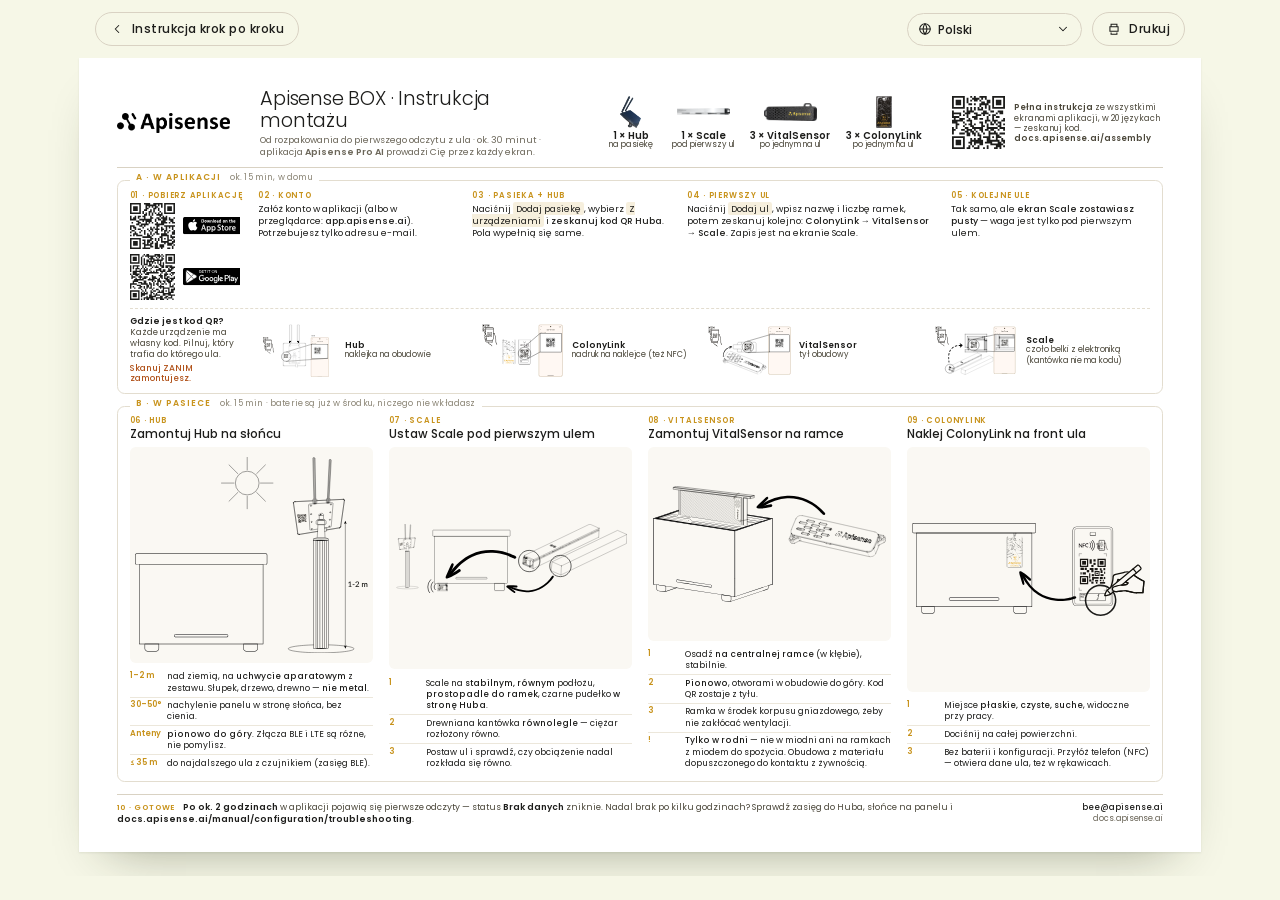
==== commit 48a0263f: "docs(assembly): czarne pudełko Scale w stronę Huba — tekst 20 locale + Hub na rysunku Antena BLE sie" ====
--- a/docs/assembly/short/index.html
+++ b/docs/assembly/short/index.html
@@ -258,7 +258,7 @@
       <h3><span class="n">07 · Scale</span><span lang="pl">Ustaw Scale pod pierwszym ulem</span><span lang="en">Place the Scale under the first hive</span><span lang="de">Scale unter den ersten Stock stellen</span><span lang="fr">Placez la Scale sous la première ruche</span><span lang="es">Coloca la Scale bajo la primera colmena</span><span lang="it">Sistema la Scale sotto la prima arnia</span><span lang="no">Sett Scale under den første bikuben</span><span lang="tr">Scale'i ilk kovanın altına yerleştirin</span><span lang="cs">Umístěte Scale pod první úl</span><span lang="sk">Umiestni Scale pod prvý úľ</span><span lang="hu">Tedd a Scale-t az első kaptár alá</span><span lang="hr">Postavite Scale pod prvu košnicu</span><span lang="ro">Așezați Scale sub primul stup</span><span lang="fi">Aseta Scale ensimmäisen pesän alle</span><span lang="nl">Zet de Scale onder de eerste kast</span><span lang="sv">Ställ Scale under den första bikupan</span><span lang="da">Sæt Scale under det første bistade</span><span lang="pt">Coloque a Scale sob a primeira colmeia</span><span lang="el">Τοποθετήστε τη Scale κάτω από την πρώτη κυψέλη</span><span lang="ar">ضع Scale تحت الخلية الأولى</span></h3>
       <figure><img src="../figs/pdf-mount-scale.svg" alt=""></figure>
       <ol class="steps">
-        <li><i>1</i><span><span lang="pl">Scale na <b>stabilnym, równym</b> podłożu, <b>prostopadle do ramek</b>.</span><span lang="en">Scale on <b>firm, level</b> ground, <b>perpendicular to the frames</b>.</span><span lang="de">Scale auf <b>festem, ebenem</b> Untergrund, <b>quer zu den Rähmchen</b>.</span><span lang="fr">Scale sur un sol <b>stable et plan</b>, <b>perpendiculaire aux cadres</b>.</span><span lang="es">Scale sobre suelo <b>estable y nivelado</b>, <b>perpendicular a los cuadros</b>.</span><span lang="it">Scale su un fondo <b>stabile e in piano</b>, <b>perpendicolare ai telaini</b>.</span><span lang="no">Scale på <b>stabilt, jevnt</b> underlag, <b>vinkelrett på rammene</b>.</span><span lang="tr">Scale <b>sağlam, düz</b> bir zemine, <b>çerçevelere dik</b> olacak şekilde.</span><span lang="cs">Scale na <b>stabilním, rovném</b> podkladu, <b>kolmo k rámkům</b>.</span><span lang="sk">Scale na <b>stabilnom, rovnom</b> podklade, <b>kolmo na rámiky</b>.</span><span lang="hu">A Scale <b>stabil, sík</b> alapon, <b>a keretekre merőlegesen</b>.</span><span lang="hr">Scale na <b>stabilnoj, ravnoj</b> podlozi, <b>okomito na okvire</b>.</span><span lang="ro">Scale pe o suprafață <b>stabilă și plană</b>, <b>perpendicular pe rame</b>.</span><span lang="fi">Scale <b>tukevalle, tasaiselle</b> alustalle, <b>kohtisuoraan kehiin nähden</b>.</span><span lang="nl">Scale op een <b>stevige, vlakke</b> ondergrond, <b>haaks op de ramen</b>.</span><span lang="sv">Scale på <b>stabilt, plant</b> underlag, <b>vinkelrätt mot ramarna</b>.</span><span lang="da">Scale på <b>stabilt, plant</b> underlag, <b>vinkelret på rammerne</b>.</span><span lang="pt">Scale em piso <b>firme e nivelado</b>, <b>perpendicular aos quadros</b>.</span><span lang="el">Η Scale σε <b>σταθερό, επίπεδο</b> έδαφος, <b>κάθετα στα πλαίσια</b>.</span><span lang="ar">ضع Scale على أرضية <b>ثابتة ومستوية</b>، <b>عموديًا على الإطارات</b>.</span></span></li>
+        <li><i>1</i><span><span lang="pl">Scale na <b>stabilnym, równym</b> podłożu, <b>prostopadle do ramek</b>, czarne pudełko <b>w stronę Huba</b>.</span><span lang="en">Scale on <b>firm, level</b> ground, <b>perpendicular to the frames</b>, black box <b>towards the Hub</b>.</span><span lang="de">Scale auf <b>festem, ebenem</b> Untergrund, <b>quer zu den Rähmchen</b>, schwarze Box <b>zum Hub</b>.</span><span lang="fr">Scale sur un sol <b>stable et plan</b>, <b>perpendiculaire aux cadres</b>, boîtier noir <b>vers le Hub</b>.</span><span lang="es">Scale sobre suelo <b>estable y nivelado</b>, <b>perpendicular a los cuadros</b>, caja negra <b>hacia el Hub</b>.</span><span lang="it">Scale su un fondo <b>stabile e in piano</b>, <b>perpendicolare ai telaini</b>, scatola nera <b>verso l'Hub</b>.</span><span lang="no">Scale på <b>stabilt, jevnt</b> underlag, <b>vinkelrett på rammene</b>, svart boks <b>mot Hub</b>.</span><span lang="tr">Scale <b>sağlam, düz</b> bir zemine, <b>çerçevelere dik</b> olacak şekilde, siyah kutu <b>Hub'a doğru</b>.</span><span lang="cs">Scale na <b>stabilním, rovném</b> podkladu, <b>kolmo k rámkům</b>, černá krabička <b>směrem k Hubu</b>.</span><span lang="sk">Scale na <b>stabilnom, rovnom</b> podklade, <b>kolmo na rámiky</b>, čierna krabička <b>smerom k Hubu</b>.</span><span lang="hu">A Scale <b>stabil, sík</b> alapon, <b>a keretekre merőlegesen</b>, a fekete doboz <b>a Hub felé</b>.</span><span lang="hr">Scale na <b>stabilnoj, ravnoj</b> podlozi, <b>okomito na okvire</b>, crna kutija <b>prema Hubu</b>.</span><span lang="ro">Scale pe o suprafață <b>stabilă și plană</b>, <b>perpendicular pe rame</b>, cutia neagră <b>spre Hub</b>.</span><span lang="fi">Scale <b>tukevalle, tasaiselle</b> alustalle, <b>kohtisuoraan kehiin nähden</b>, musta kotelo <b>Hubia kohti</b>.</span><span lang="nl">Scale op een <b>stevige, vlakke</b> ondergrond, <b>haaks op de ramen</b>, zwart kastje <b>naar de Hub</b>.</span><span lang="sv">Scale på <b>stabilt, plant</b> underlag, <b>vinkelrätt mot ramarna</b>, svart box <b>mot Hub</b>.</span><span lang="da">Scale på <b>stabilt, plant</b> underlag, <b>vinkelret på rammerne</b>, sort boks <b>mod Hub</b>.</span><span lang="pt">Scale em piso <b>firme e nivelado</b>, <b>perpendicular aos quadros</b>, caixa preta <b>para o Hub</b>.</span><span lang="el">Η Scale σε <b>σταθερό, επίπεδο</b> έδαφος, <b>κάθετα στα πλαίσια</b>, μαύρο κουτί <b>προς το Hub</b>.</span><span lang="ar">ضع Scale على أرضية <b>ثابتة ومستوية</b>، <b>عموديًا على الإطارات</b>، الصندوق الأسود <b>نحو Hub</b>.</span></span></li>
         <li><i>2</i><span><span lang="pl">Drewniana kantówka <b>równolegle</b> — ciężar rozłożony równo.</span><span lang="en">Wooden bar <b>parallel</b> to it — weight spread evenly.</span><span lang="de">Holzleiste <b>parallel</b> dazu — Gewicht gleichmäßig verteilt.</span><span lang="fr">Barre en bois <b>parallèle</b> : poids réparti uniformément.</span><span lang="es">Listón de madera <b>en paralelo</b>: peso repartido por igual.</span><span lang="it">Listello di legno <b>parallelo</b>: peso distribuito in modo uniforme.</span><span lang="no">Trelisten <b>parallelt</b> — vekten jevnt fordelt.</span><span lang="tr">Ahşap lata <b>paralel</b> — ağırlık eşit dağılsın.</span><span lang="cs">Dřevěný hranol <b>rovnoběžně</b> — váha rozložená rovnoměrně.</span><span lang="sk">Drevený hranol <b>rovnobežne</b> — váha rozložená rovnomerne.</span><span lang="hu">A faléc <b>párhuzamosan</b> — a súly egyenletesen oszlik el.</span><span lang="hr">Drvena letva <b>paralelno</b> — težina ravnomjerno raspoređena.</span><span lang="ro">Șipca de lemn <b>paralel</b> — greutatea distribuită uniform.</span><span lang="fi">Puurima <b>samansuuntaisesti</b> — paino jakautuu tasaisesti.</span><span lang="nl">Houten lat <b>evenwijdig</b> — gewicht gelijk verdeeld.</span><span lang="sv">Träribban <b>parallellt</b> — vikten jämnt fördelad.</span><span lang="da">Trælisten <b>parallelt</b> — vægten jævnt fordelt.</span><span lang="pt">Sarrafo de madeira <b>em paralelo</b> — peso distribuído por igual.</span><span lang="el">Το ξύλινο δοκάρι <b>παράλληλα</b> — το βάρος κατανέμεται ομοιόμορφα.</span><span lang="ar">العارضة الخشبية <b>موازية</b> لها — يتوزع الوزن بالتساوي.</span></span></li>
         <li><i>3</i><span><span lang="pl">Postaw ul i sprawdź, czy obciążenie nadal rozkłada się równo.</span><span lang="en">Set the hive on top and check the load is still spread evenly.</span><span lang="de">Stock aufsetzen und prüfen, ob die Last weiterhin gleichmäßig verteilt ist.</span><span lang="fr">Posez la ruche et vérifiez que la charge reste bien répartie.</span><span lang="es">Coloca la colmena y comprueba que la carga sigue repartida por igual.</span><span lang="it">Appoggia l'arnia e controlla che il carico resti distribuito in modo uniforme.</span><span lang="no">Sett bikuben på og sjekk at lasten fortsatt er jevnt fordelt.</span><span lang="tr">Kovanı yerleştirin ve yükün hâlâ eşit dağıldığını kontrol edin.</span><span lang="cs">Postavte úl a zkontrolujte, že je zatížení stále rovnoměrné.</span><span lang="sk">Postav úľ a skontroluj, či je zaťaženie stále rovnomerné.</span><span lang="hu">Tedd rá a kaptárt, és ellenőrizd, hogy a terhelés továbbra is egyenletes.</span><span lang="hr">Postavite košnicu i provjerite je li opterećenje i dalje ravnomjerno.</span><span lang="ro">Așezați stupul și verificați dacă sarcina rămâne distribuită uniform.</span><span lang="fi">Nosta pesä päälle ja tarkista, että kuorma jakautuu yhä tasaisesti.</span><span lang="nl">Zet de kast erop en controleer of de belasting nog gelijk verdeeld is.</span><span lang="sv">Ställ bikupan på och kontrollera att lasten fortfarande är jämnt fördelad.</span><span lang="da">Sæt bistadet på, og tjek at belastningen stadig er jævnt fordelt.</span><span lang="pt">Coloque a colmeia e verifique se a carga continua distribuída por igual.</span><span lang="el">Τοποθετήστε την κυψέλη και ελέγξτε ότι το φορτίο παραμένει ομοιόμορφο.</span><span lang="ar">ضع الخلية وتأكد من أن الحمل ما زال موزعًا بالتساوي.</span></span></li>
       </ol>
